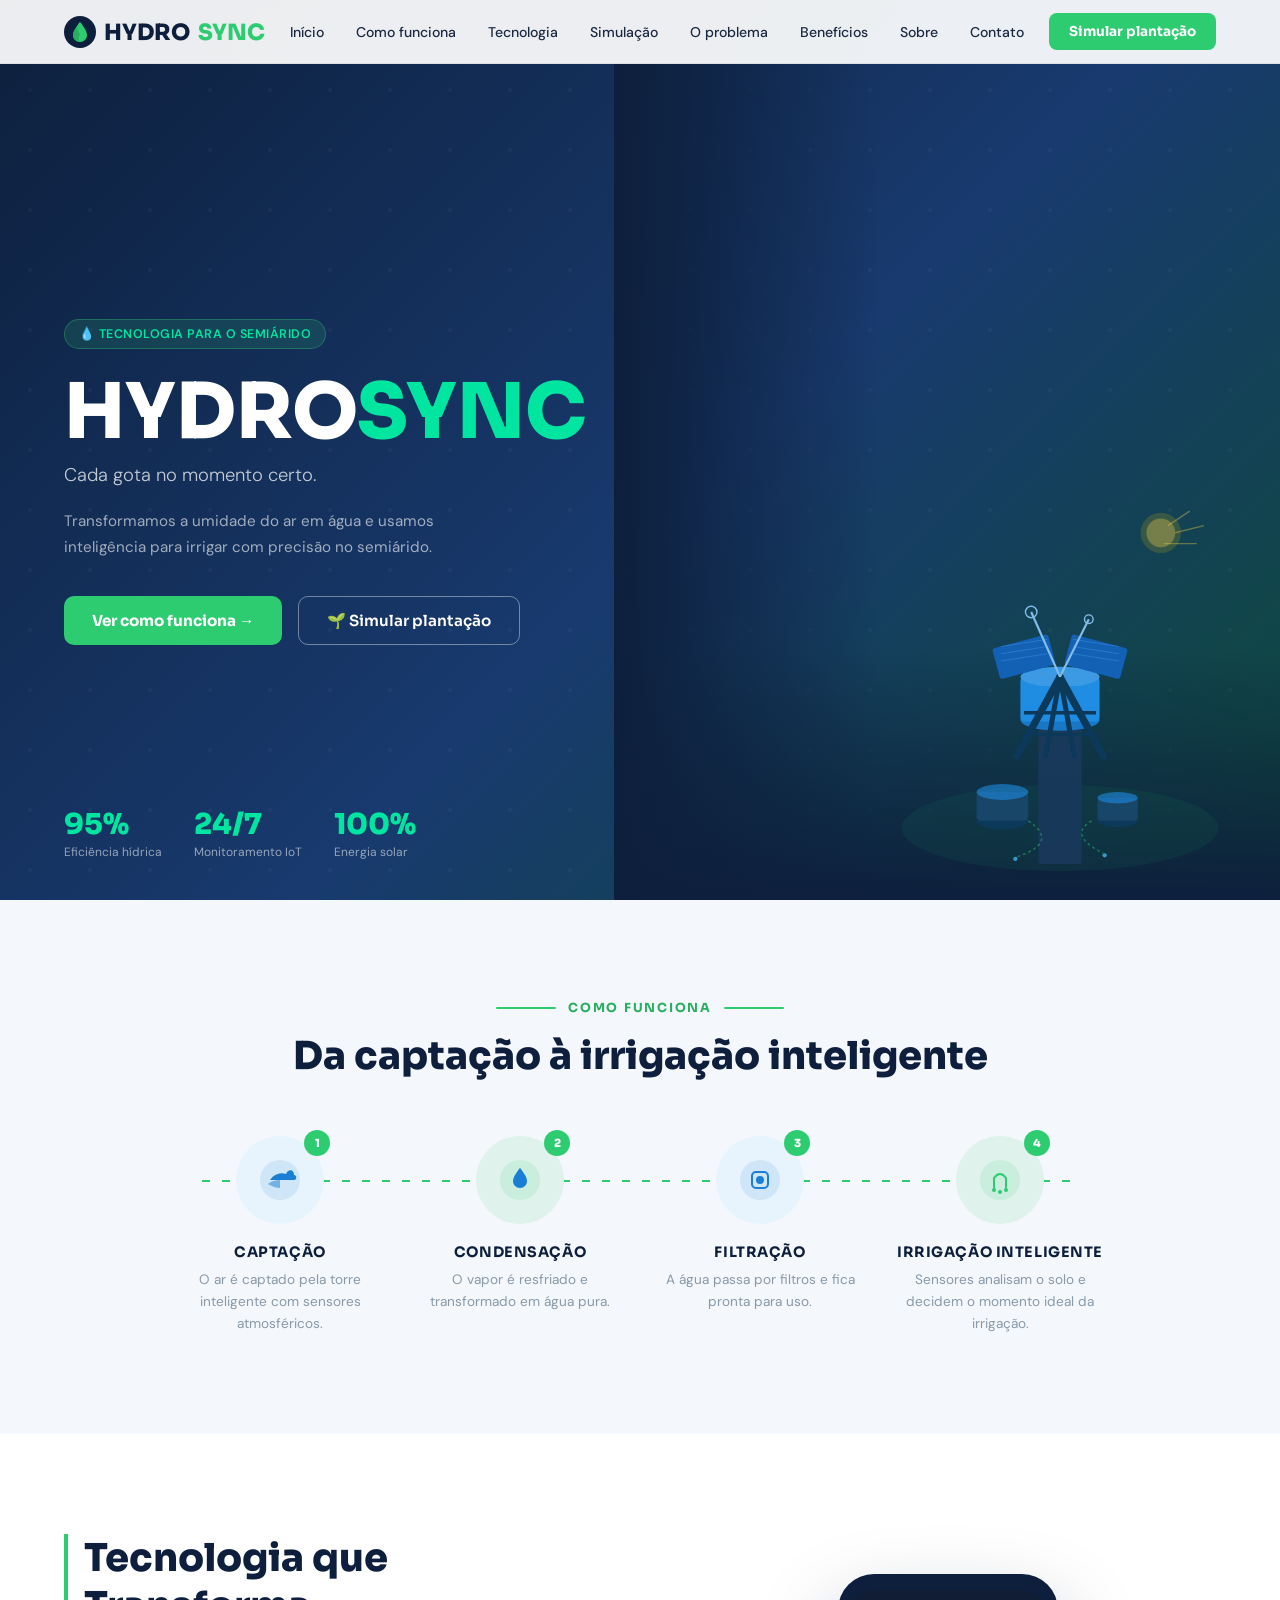
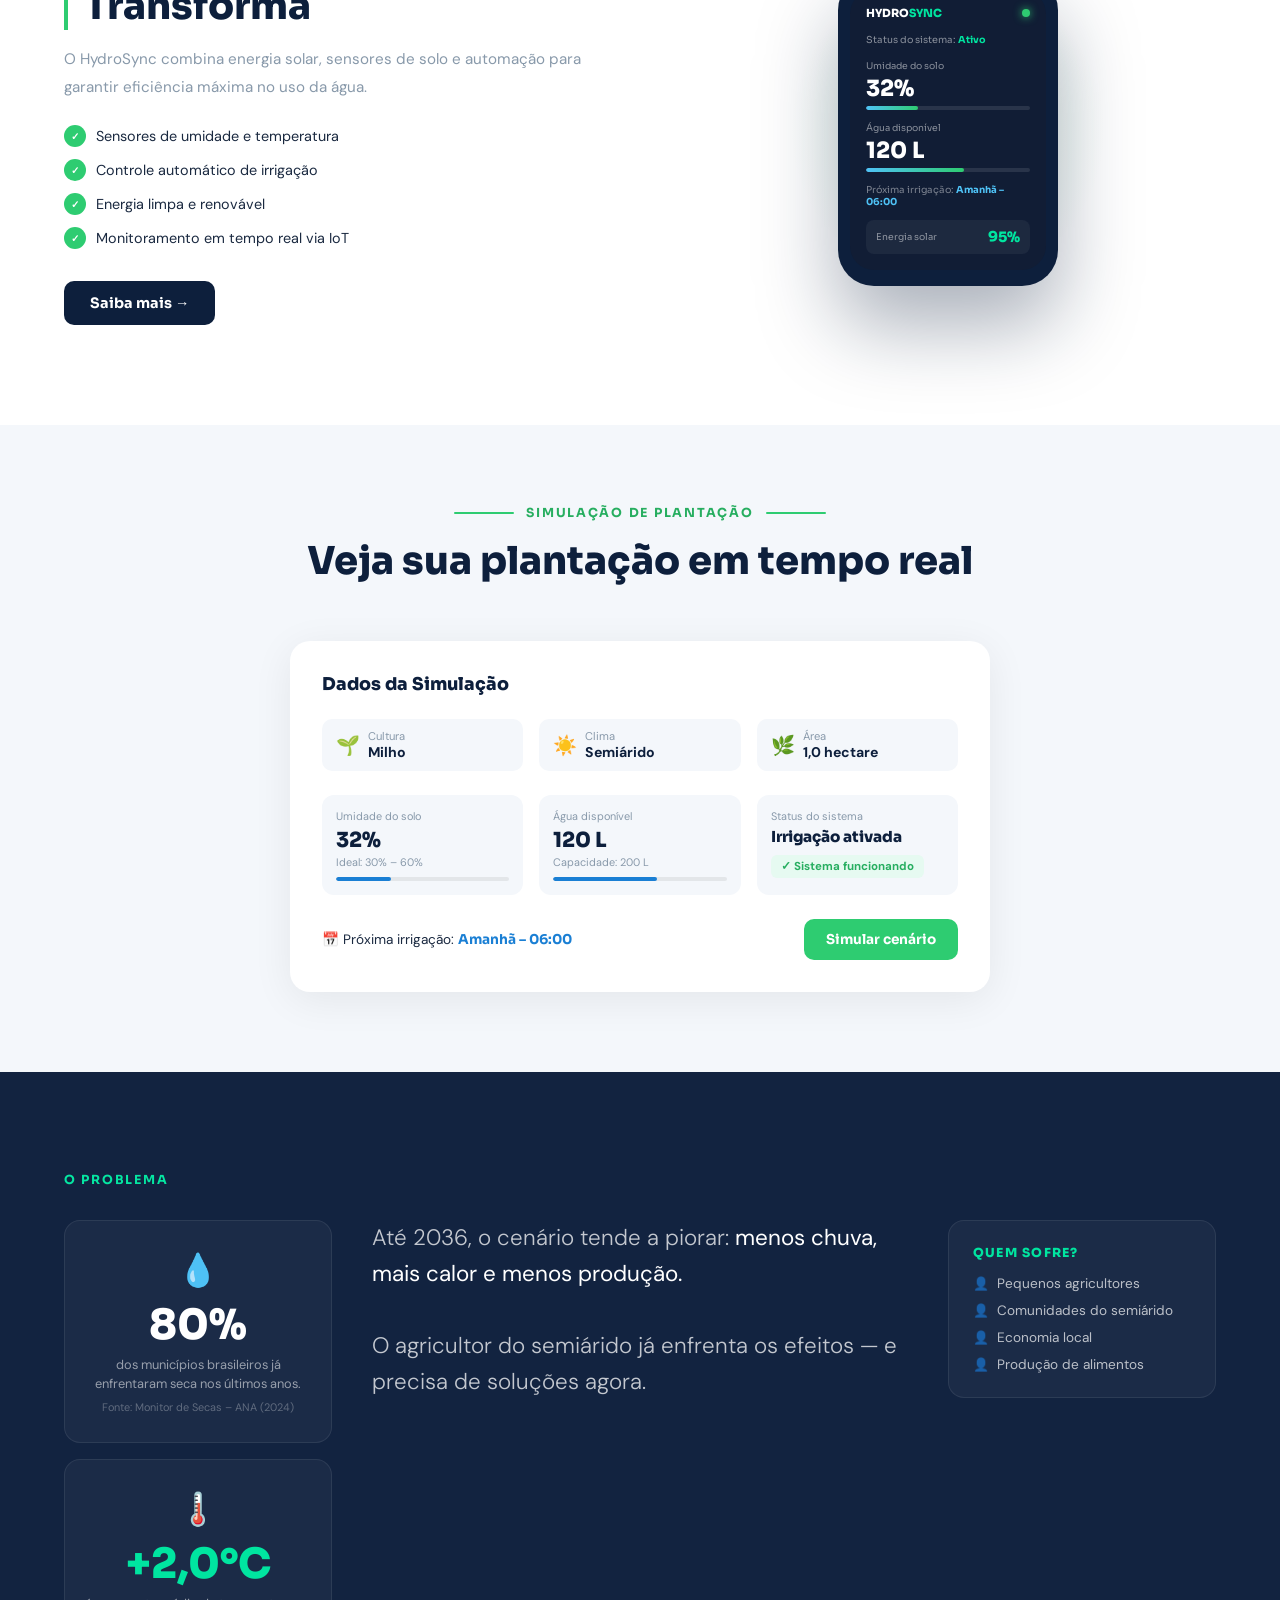
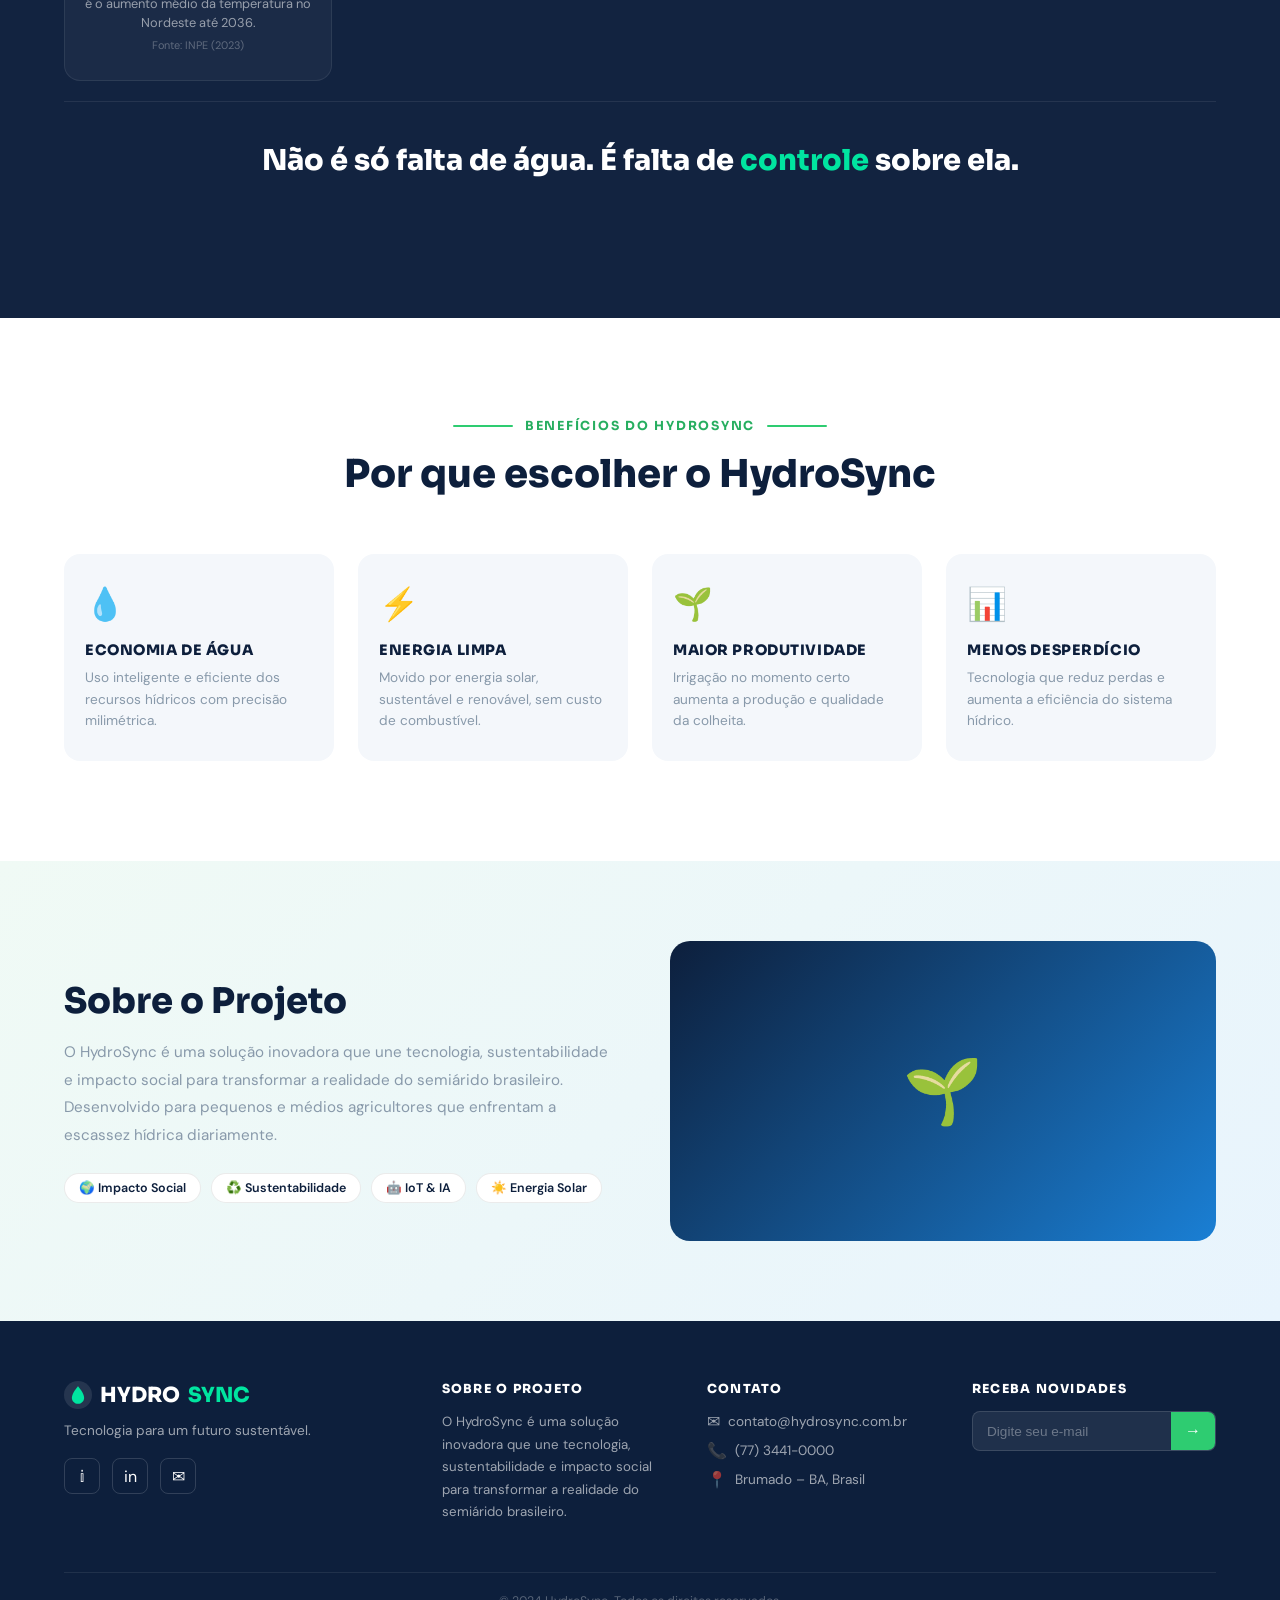
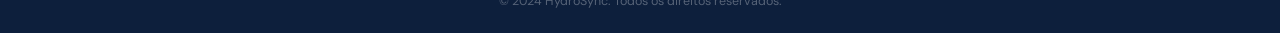
==== index.html @ 84d089ed "first commit" ====
<!DOCTYPE html>
<html lang="pt-BR">
<head>
<meta charset="UTF-8">
<meta name="viewport" content="width=device-width, initial-scale=1.0">
<title>HydroSync – Cada gota no momento certo</title>
<link href="https://fonts.googleapis.com/css2?family=Sora:wght@300;400;600;700;800&family=DM+Sans:ital,wght@0,300;0,400;0,500;1,300&display=swap" rel="stylesheet">
<style>
  :root {
    --navy: #0d1f3c;
    --green: #2ecc71;
    --green-dark: #27ae60;
    --blue: #1a7fd4;
    --blue-light: #4fc3f7;
    --white: #ffffff;
    --gray-light: #f4f7fb;
    --gray: #8899aa;
    --text: #1a2940;
    --accent: #00e5a0;
  }

  * { margin: 0; padding: 0; box-sizing: border-box; }

  html { scroll-behavior: smooth; }

  body {
    font-family: 'DM Sans', sans-serif;
    color: var(--text);
    background: var(--white);
    overflow-x: hidden;
  }

  /* ===== NAV ===== */
  nav {
    position: fixed; top: 0; left: 0; right: 0; z-index: 100;
    display: flex; align-items: center; justify-content: space-between;
    padding: 0 5%;
    height: 64px;
    background: rgba(255,255,255,0.92);
    backdrop-filter: blur(14px);
    border-bottom: 1px solid rgba(0,0,0,0.06);
    transition: box-shadow .3s;
  }
  nav.scrolled { box-shadow: 0 4px 24px rgba(0,0,0,0.08); }

  .logo {
    font-family: 'Sora', sans-serif;
    font-size: 1.4rem; font-weight: 800;
    color: var(--navy);
    display: flex; align-items: center; gap: 8px;
    text-decoration: none;
  }
  .logo span { color: var(--green); }
  .logo-icon { width: 32px; height: 32px; }

  .nav-links {
    display: flex; gap: 2rem; list-style: none;
  }
  .nav-links a {
    font-size: .88rem; font-weight: 500;
    color: var(--text); text-decoration: none;
    transition: color .2s;
  }
  .nav-links a:hover { color: var(--green-dark); }

  .btn-nav {
    background: var(--green); color: #fff;
    border: none; border-radius: 8px;
    padding: 10px 20px;
    font-family: 'Sora', sans-serif; font-size: .85rem; font-weight: 700;
    cursor: pointer; transition: background .2s, transform .15s;
    text-decoration: none;
  }
  .btn-nav:hover { background: var(--green-dark); transform: translateY(-1px); }

  /* ===== HERO ===== */
  #hero {
    min-height: 100vh;
    background: linear-gradient(135deg, var(--navy) 0%, #183a6e 55%, #0d4a3a 100%);
    display: flex; align-items: center;
    padding: 64px 5% 0;
    position: relative; overflow: hidden;
  }
  #hero::before {
    content: '';
    position: absolute; inset: 0;
    background: url("data:image/svg+xml,%3Csvg width='60' height='60' viewBox='0 0 60 60' xmlns='http://www.w3.org/2000/svg'%3E%3Cg fill='none' fill-rule='evenodd'%3E%3Cg fill='%23ffffff' fill-opacity='0.03'%3E%3Ccircle cx='30' cy='30' r='2'/%3E%3C/g%3E%3C/g%3E%3C/svg%3E") repeat;
  }
  .hero-content {
    position: relative; z-index: 2;
    max-width: 520px;
    animation: fadeUp .9s ease both;
  }
  .hero-badge {
    display: inline-flex; align-items: center; gap: 6px;
    background: rgba(46,204,113,.15); border: 1px solid rgba(46,204,113,.35);
    border-radius: 100px; padding: 6px 14px;
    font-size: .78rem; color: var(--accent); font-weight: 600;
    margin-bottom: 1.5rem;
    letter-spacing: .04em; text-transform: uppercase;
  }
  .hero-content h1 {
    font-family: 'Sora', sans-serif;
    font-size: clamp(2.8rem, 6vw, 4.8rem);
    font-weight: 800; line-height: 1.04;
    color: #fff;
    margin-bottom: .6rem;
  }
  .hero-content h1 span { color: var(--accent); }
  .hero-tagline {
    font-size: 1.15rem; font-weight: 300; color: rgba(255,255,255,.75);
    margin-bottom: 1.2rem; line-height: 1.5;
  }
  .hero-desc {
    font-size: .95rem; color: rgba(255,255,255,.6);
    line-height: 1.7; margin-bottom: 2.2rem; max-width: 420px;
  }
  .hero-btns { display: flex; gap: 1rem; flex-wrap: wrap; }
  .btn-primary {
    background: var(--green); color: #fff;
    border: none; border-radius: 10px;
    padding: 14px 28px;
    font-family: 'Sora', sans-serif; font-size: .95rem; font-weight: 700;
    cursor: pointer; transition: all .2s;
    display: inline-flex; align-items: center; gap: 8px;
    text-decoration: none;
  }
  .btn-primary:hover { background: var(--green-dark); transform: translateY(-2px); box-shadow: 0 8px 24px rgba(46,204,113,.35); }
  .btn-outline {
    background: transparent; color: #fff;
    border: 1.5px solid rgba(255,255,255,.4); border-radius: 10px;
    padding: 14px 28px;
    font-family: 'Sora', sans-serif; font-size: .95rem; font-weight: 600;
    cursor: pointer; transition: all .2s;
    display: inline-flex; align-items: center; gap: 8px;
    text-decoration: none;
  }
  .btn-outline:hover { border-color: #fff; background: rgba(255,255,255,.08); }

  .hero-visual {
    position: absolute; right: 0; bottom: 0; top: 64px;
    width: 52%;
    display: flex; align-items: flex-end; justify-content: center;
    overflow: hidden;
  }
  .hero-visual img {
    width: 100%; height: 100%; object-fit: cover;
    object-position: center bottom;
    opacity: .85;
  }
  .hero-visual::before {
    content: '';
    position: absolute; inset: 0; z-index: 1;
    background: linear-gradient(to right, var(--navy) 0%, transparent 40%),
                linear-gradient(to top, var(--navy) 0%, transparent 30%);
  }
  .hero-tower {
    position: absolute; right: 6%; bottom: 0; z-index: 2;
    width: 280px;
    animation: float 6s ease-in-out infinite;
  }
  .hero-stats {
    position: absolute; bottom: 2.5rem; left: 5%; z-index: 3;
    display: flex; gap: 2rem;
    animation: fadeUp 1.2s ease .4s both;
  }
  .stat { text-align: left; }
  .stat-val {
    font-family: 'Sora', sans-serif; font-size: 1.8rem; font-weight: 800;
    color: var(--accent);
  }
  .stat-lbl { font-size: .75rem; color: rgba(255,255,255,.55); margin-top: 2px; }

  /* ===== COMO FUNCIONA ===== */
  #como-funciona {
    background: var(--gray-light);
    padding: 100px 5%;
  }
  .section-tag {
    display: flex; align-items: center; justify-content: center; gap: 12px;
    margin-bottom: 1rem;
  }
  .section-tag::before,.section-tag::after {
    content: ''; flex: 1; max-width: 60px;
    height: 2px; background: var(--green);
    border-radius: 2px;
  }
  .section-tag span {
    font-family: 'Sora', sans-serif;
    font-size: .78rem; font-weight: 700; letter-spacing: .14em;
    text-transform: uppercase; color: var(--green-dark);
  }
  .section-title {
    font-family: 'Sora', sans-serif;
    font-size: clamp(1.6rem, 3vw, 2.4rem); font-weight: 800;
    color: var(--navy); text-align: center; margin-bottom: 3.5rem;
  }

  .steps {
    display: flex; gap: 0; justify-content: center;
    flex-wrap: wrap;
    position: relative;
  }
  .steps::before {
    content: '';
    position: absolute; top: 44px; left: 12%; right: 12%;
    height: 2px;
    background: repeating-linear-gradient(to right, var(--green) 0, var(--green) 8px, transparent 8px, transparent 20px);
  }
  .step {
    flex: 1; min-width: 180px; max-width: 240px;
    text-align: center; padding: 0 16px;
    position: relative;
    opacity: 0; transform: translateY(30px);
    transition: opacity .6s ease, transform .6s ease;
  }
  .step.visible { opacity: 1; transform: translateY(0); }
  .step-icon {
    width: 88px; height: 88px; border-radius: 50%;
    display: flex; align-items: center; justify-content: center;
    margin: 0 auto 1.2rem;
    font-size: 2rem;
    position: relative; z-index: 2;
  }
  .step:nth-child(1) .step-icon { background: #e8f4fd; }
  .step:nth-child(2) .step-icon { background: #dff2ec; }
  .step:nth-child(3) .step-icon { background: #e8f4fd; }
  .step:nth-child(4) .step-icon { background: #dff2ec; }
  .step-num {
    position: absolute; top: -6px; right: -6px;
    width: 26px; height: 26px; border-radius: 50%;
    background: var(--green); color: #fff;
    font-family: 'Sora', sans-serif; font-size: .7rem; font-weight: 800;
    display: flex; align-items: center; justify-content: center;
  }
  .step h3 {
    font-family: 'Sora', sans-serif; font-size: .9rem; font-weight: 700;
    color: var(--navy); margin-bottom: .5rem; text-transform: uppercase; letter-spacing: .04em;
  }
  .step p { font-size: .85rem; color: var(--gray); line-height: 1.6; }

  /* ===== TECNOLOGIA ===== */
  #tecnologia {
    padding: 100px 5%;
    display: grid; grid-template-columns: 1fr 1fr;
    gap: 80px; align-items: center;
  }
  .tech-text h2 {
    font-family: 'Sora', sans-serif; font-size: clamp(1.6rem,3vw,2.4rem); font-weight: 800;
    color: var(--navy); margin-bottom: 1rem;
    border-left: 4px solid var(--green); padding-left: 16px;
  }
  .tech-text p { color: var(--gray); line-height: 1.8; margin-bottom: 1.5rem; font-size: .95rem; }
  .feature-list { list-style: none; display: flex; flex-direction: column; gap: .75rem; margin-bottom: 2rem; }
  .feature-list li {
    display: flex; align-items: center; gap: 10px;
    font-size: .9rem; color: var(--text);
  }
  .feature-list li::before {
    content: '✓';
    width: 22px; height: 22px; border-radius: 50%;
    background: var(--green); color: #fff;
    font-size: .65rem; font-weight: 800;
    display: flex; align-items: center; justify-content: center;
    flex-shrink: 0;
  }
  .btn-green {
    background: var(--navy); color: #fff;
    border: none; border-radius: 10px; padding: 13px 26px;
    font-family: 'Sora', sans-serif; font-size: .9rem; font-weight: 700;
    cursor: pointer; transition: all .2s; text-decoration: none; display: inline-block;
  }
  .btn-green:hover { background: var(--blue); transform: translateY(-2px); }

  /* Phone mockup */
  .phone-wrap {
    display: flex; justify-content: center; align-items: center;
    position: relative;
  }
  .phone {
    width: 220px;
    background: var(--navy);
    border-radius: 36px;
    padding: 16px 12px;
    box-shadow: 0 40px 80px rgba(13,31,60,.35), 0 0 0 8px rgba(255,255,255,.06);
    position: relative; z-index: 2;
    animation: float 5s ease-in-out infinite;
  }
  .phone-inner {
    background: #111d35; border-radius: 24px; overflow: hidden;
    padding: 16px; font-family: 'Sora', sans-serif;
  }
  .phone-header { display: flex; align-items: center; justify-content: space-between; margin-bottom: 14px; }
  .phone-logo { font-size: .7rem; font-weight: 800; color: #fff; }
  .phone-logo span { color: var(--accent); }
  .status-dot { width: 8px; height: 8px; border-radius: 50%; background: var(--green); box-shadow: 0 0 8px var(--green); }
  .phone-status { font-size: .6rem; color: rgba(255,255,255,.5); margin-bottom: 14px; }
  .phone-status strong { color: var(--accent); }
  .phone-metric { margin-bottom: 12px; }
  .metric-lbl { font-size: .58rem; color: rgba(255,255,255,.5); margin-bottom: 2px; }
  .metric-val { font-size: 1.4rem; font-weight: 800; color: #fff; }
  .metric-bar { height: 4px; border-radius: 4px; background: rgba(255,255,255,.1); margin-top: 4px; overflow: hidden; }
  .metric-fill { height: 100%; border-radius: 4px; background: linear-gradient(to right, var(--blue-light), var(--green)); }
  .phone-next { font-size: .6rem; color: rgba(255,255,255,.45); margin-top: 10px; }
  .phone-next strong { color: var(--blue-light); }
  .solar-row { display: flex; align-items: center; justify-content: space-between; margin-top: 12px; background: rgba(255,255,255,.05); border-radius: 8px; padding: 8px 10px; }
  .solar-lbl { font-size: .58rem; color: rgba(255,255,255,.5); }
  .solar-val { font-size: .9rem; font-weight: 800; color: var(--accent); }
  .glow-ring {
    position: absolute; top: 50%; left: 50%; transform: translate(-50%,-50%);
    width: 320px; height: 320px; border-radius: 50%;
    background: radial-gradient(circle, rgba(46,204,113,.12) 0%, transparent 70%);
    z-index: 1;
  }

  /* ===== SIMULAÇÃO ===== */
  #simulacao {
    background: var(--gray-light); padding: 80px 5%;
  }
  .sim-card {
    max-width: 700px; margin: 0 auto;
    background: #fff; border-radius: 20px;
    padding: 32px; box-shadow: 0 8px 40px rgba(0,0,0,.07);
  }
  .sim-card h3 {
    font-family: 'Sora', sans-serif; font-size: 1.1rem; font-weight: 800;
    color: var(--navy); margin-bottom: 1.5rem;
  }
  .sim-row { display: flex; gap: 16px; flex-wrap: wrap; margin-bottom: 1.5rem; }
  .sim-chip {
    display: flex; align-items: center; gap: 8px;
    background: var(--gray-light); border-radius: 10px; padding: 10px 14px;
    flex: 1; min-width: 140px;
  }
  .chip-icon { font-size: 1.2rem; }
  .chip-lbl { font-size: .7rem; color: var(--gray); }
  .chip-val { font-size: .88rem; font-weight: 700; color: var(--navy); }
  .sim-metrics { display: grid; grid-template-columns: 1fr 1fr 1fr; gap: 16px; margin-bottom: 1.5rem; }
  .sim-metric { background: var(--gray-light); border-radius: 12px; padding: 14px; }
  .sim-metric .lbl { font-size: .68rem; color: var(--gray); margin-bottom: 4px; }
  .sim-metric .val { font-family: 'Sora', sans-serif; font-size: 1.3rem; font-weight: 800; color: var(--navy); }
  .sim-metric .sub { font-size: .68rem; color: var(--gray); margin-top: 2px; }
  .sim-metric .bar { height: 4px; border-radius: 4px; background: rgba(0,0,0,.07); margin-top: 8px; overflow: hidden; }
  .sim-metric .fill-blue { height: 100%; background: var(--blue); border-radius: 4px; }
  .sim-metric .fill-green { height: 100%; background: var(--green); border-radius: 4px; }
  .tag-active {
    display: inline-flex; align-items: center; gap: 5px;
    background: #e6faf1; color: var(--green-dark); border-radius: 6px;
    font-size: .72rem; font-weight: 700; padding: 4px 10px;
  }
  .sim-footer { display: flex; align-items: center; justify-content: space-between; flex-wrap: wrap; gap: 12px; }
  .next-irr { font-size: .85rem; color: var(--text); }
  .next-irr strong { color: var(--blue); font-family: 'Sora', sans-serif; }

  /* ===== O PROBLEMA ===== */
  #problema {
    background: var(--navy);
    padding: 100px 5%;
    position: relative; overflow: hidden;
  }
  #problema::before {
    content: '';
    position: absolute; inset: 0;
    background: url("data:image/svg+xml,%3Csvg width='80' height='80' viewBox='0 0 80 80' xmlns='http://www.w3.org/2000/svg'%3E%3Cg fill='none' fill-rule='evenodd'%3E%3Cg fill='%23ffffff' fill-opacity='0.02'%3E%3Cpath d='M0 0h80v80H0z'/%3E%3C/g%3E%3C/g%3E%3C/svg%3E");
  }
  .problema-header {
    font-family: 'Sora', sans-serif; font-size: .78rem; font-weight: 700;
    letter-spacing: .14em; text-transform: uppercase; color: var(--accent);
    margin-bottom: 2rem;
  }
  .problema-grid {
    display: grid; grid-template-columns: 1fr 2fr 1fr; gap: 40px;
    align-items: start; position: relative; z-index: 1;
  }
  .prob-stat-big {
    text-align: center;
    background: rgba(255,255,255,.04); border: 1px solid rgba(255,255,255,.08);
    border-radius: 16px; padding: 28px 16px;
  }
  .prob-stat-icon { font-size: 2rem; margin-bottom: 8px; }
  .prob-stat-val {
    font-family: 'Sora', sans-serif; font-size: 2.6rem; font-weight: 800;
    color: #fff; margin-bottom: 4px;
  }
  .prob-stat-val.accent { color: var(--accent); }
  .prob-stat-desc { font-size: .8rem; color: rgba(255,255,255,.55); line-height: 1.5; }
  .prob-stat-source { font-size: .68rem; color: rgba(255,255,255,.3); margin-top: 6px; }
  .prob-center { display: flex; flex-direction: column; gap: 16px; }
  .prob-center-text {
    font-size: 1.4rem; line-height: 1.6; color: rgba(255,255,255,.75);
    font-weight: 300;
  }
  .prob-center-hl { color: #fff; font-weight: 400; }
  .prob-big-quote {
    font-family: 'Sora', sans-serif; font-size: clamp(1.2rem, 2.5vw, 1.8rem);
    font-weight: 800; color: #fff; text-align: center;
    padding: 40px 5%; border-top: 1px solid rgba(255,255,255,.08);
    margin-top: 20px; position: relative; z-index: 1;
  }
  .prob-big-quote span { color: var(--accent); }
  .prob-quem {
    background: rgba(255,255,255,.04); border: 1px solid rgba(255,255,255,.08);
    border-radius: 16px; padding: 24px;
  }
  .prob-quem h4 {
    font-family: 'Sora', sans-serif; font-size: .78rem; font-weight: 800;
    letter-spacing: .1em; text-transform: uppercase; color: var(--accent);
    margin-bottom: 14px;
  }
  .quem-list { list-style: none; display: flex; flex-direction: column; gap: 10px; }
  .quem-list li { font-size: .85rem; color: rgba(255,255,255,.7); display: flex; align-items: center; gap: 8px; }
  .quem-list li::before { content: '👤'; font-size: .8rem; }

  /* ===== BENEFÍCIOS ===== */
  #beneficios { padding: 100px 5%; }
  .beneficios-grid {
    display: grid; grid-template-columns: repeat(4, 1fr); gap: 24px;
  }
  .ben-card {
    background: var(--gray-light); border-radius: 16px; padding: 28px 20px;
    transition: transform .25s, box-shadow .25s;
    border: 1.5px solid transparent;
  }
  .ben-card:hover {
    transform: translateY(-6px);
    box-shadow: 0 12px 40px rgba(0,0,0,.09);
    border-color: rgba(46,204,113,.25);
  }
  .ben-icon { font-size: 2rem; margin-bottom: 1rem; }
  .ben-card h3 {
    font-family: 'Sora', sans-serif; font-size: .9rem; font-weight: 800;
    color: var(--navy); margin-bottom: .5rem; text-transform: uppercase; letter-spacing: .04em;
  }
  .ben-card p { font-size: .85rem; color: var(--gray); line-height: 1.6; }

  /* ===== SOBRE ===== */
  #sobre {
    background: linear-gradient(135deg, #f0faf5 0%, #e8f4fd 100%);
    padding: 80px 5%;
    display: grid; grid-template-columns: 1fr 1fr; gap: 60px; align-items: center;
  }
  .sobre-text h2 {
    font-family: 'Sora', sans-serif; font-size: clamp(1.5rem,3vw,2.2rem); font-weight: 800;
    color: var(--navy); margin-bottom: 1rem;
  }
  .sobre-text p { color: var(--gray); line-height: 1.8; font-size: .95rem; }
  .sobre-tags { display: flex; flex-wrap: wrap; gap: 10px; margin-top: 1.5rem; }
  .tag {
    background: #fff; border: 1px solid rgba(0,0,0,.08);
    border-radius: 100px; padding: 6px 14px;
    font-size: .78rem; font-weight: 600; color: var(--navy);
  }
  .sobre-img {
    border-radius: 20px; overflow: hidden;
    background: linear-gradient(135deg, var(--navy), #1a7fd4);
    height: 300px; display: flex; align-items: center; justify-content: center;
    font-size: 4rem;
  }

  /* ===== FOOTER ===== */
  footer {
    background: var(--navy); color: rgba(255,255,255,.6);
    padding: 60px 5% 24px;
  }
  .footer-grid {
    display: grid; grid-template-columns: 1.5fr 1fr 1fr 1fr;
    gap: 40px; margin-bottom: 48px;
  }
  .footer-logo {
    font-family: 'Sora', sans-serif; font-size: 1.3rem; font-weight: 800;
    color: #fff; margin-bottom: 10px; display: flex; align-items: center; gap: 8px;
  }
  .footer-logo span { color: var(--accent); }
  .footer-desc { font-size: .85rem; line-height: 1.7; margin-bottom: 16px; }
  .social-row { display: flex; gap: 12px; }
  .soc {
    width: 36px; height: 36px; border-radius: 8px;
    border: 1px solid rgba(255,255,255,.15);
    display: flex; align-items: center; justify-content: center;
    font-size: 1rem; cursor: pointer; transition: all .2s; color: #fff; text-decoration: none;
  }
  .soc:hover { background: rgba(255,255,255,.1); border-color: rgba(255,255,255,.4); }
  .footer-col h4 {
    font-family: 'Sora', sans-serif; font-size: .78rem; font-weight: 800;
    letter-spacing: .1em; text-transform: uppercase; color: #fff;
    margin-bottom: 14px;
  }
  .footer-col ul { list-style: none; display: flex; flex-direction: column; gap: 8px; }
  .footer-col ul li { font-size: .85rem; }
  .footer-col ul li a { color: rgba(255,255,255,.55); text-decoration: none; transition: color .2s; }
  .footer-col ul li a:hover { color: var(--accent); }
  .contact-item { display: flex; align-items: center; gap: 8px; font-size: .85rem; margin-bottom: 8px; }
  .contact-item span { font-size: 1rem; }
  .newsletter { margin-top: 8px; }
  .newsletter-row {
    display: flex; gap: 0;
    background: rgba(255,255,255,.08); border-radius: 8px; overflow: hidden;
    border: 1px solid rgba(255,255,255,.12);
  }
  .newsletter-row input {
    flex: 1; background: transparent; border: none; outline: none;
    padding: 10px 14px; font-size: .85rem; color: #fff;
  }
  .newsletter-row input::placeholder { color: rgba(255,255,255,.35); }
  .newsletter-row button {
    background: var(--green); border: none; color: #fff;
    padding: 10px 14px; cursor: pointer; transition: background .2s; font-size: 1rem;
  }
  .newsletter-row button:hover { background: var(--green-dark); }
  .footer-bottom {
    border-top: 1px solid rgba(255,255,255,.08);
    padding-top: 20px; text-align: center;
    font-size: .78rem; color: rgba(255,255,255,.3);
  }

  /* ===== ANIMATIONS ===== */
  @keyframes fadeUp {
    from { opacity: 0; transform: translateY(40px); }
    to { opacity: 1; transform: translateY(0); }
  }
  @keyframes float {
    0%, 100% { transform: translateY(0); }
    50% { transform: translateY(-14px); }
  }

  /* ===== RESPONSIVE ===== */
  @media (max-width: 900px) {
    .nav-links { display: none; }
    #tecnologia { grid-template-columns: 1fr; gap: 40px; }
    .problema-grid { grid-template-columns: 1fr; }
    .beneficios-grid { grid-template-columns: 1fr 1fr; }
    #sobre { grid-template-columns: 1fr; }
    .footer-grid { grid-template-columns: 1fr 1fr; }
    .hero-visual { display: none; }
    .steps::before { display: none; }
    .sim-metrics { grid-template-columns: 1fr 1fr; }
  }
  @media (max-width: 600px) {
    .beneficios-grid { grid-template-columns: 1fr; }
    .footer-grid { grid-template-columns: 1fr; }
    .sim-metrics { grid-template-columns: 1fr; }
    .hero-stats { flex-direction: column; gap: 1rem; }
  }
</style>
</head>
<body>

<!-- NAV -->
<nav id="navbar">
  <a href="#" class="logo">
    <svg class="logo-icon" viewBox="0 0 32 32" fill="none" xmlns="http://www.w3.org/2000/svg">
      <circle cx="16" cy="16" r="16" fill="#0d1f3c"/>
      <path d="M16 6 C16 6 9 14 9 19 C9 22.9 12.1 26 16 26 C19.9 26 23 22.9 23 19 C23 14 16 6 16 6Z" fill="#2ecc71"/>
      <path d="M16 18 C14 16 13 13 14 11 C11 13 9 15.8 9 19 C9 22.9 12.1 26 16 26 C16 26 13 23 16 18Z" fill="#27ae60"/>
    </svg>
    HYDRO<span>SYNC</span>
  </a>
  <ul class="nav-links">
    <li><a href="#hero">Início</a></li>
    <li><a href="#como-funciona">Como funciona</a></li>
    <li><a href="#tecnologia">Tecnologia</a></li>
    <li><a href="#simulacao">Simulação</a></li>
    <li><a href="#problema">O problema</a></li>
    <li><a href="#beneficios">Benefícios</a></li>
    <li><a href="#sobre">Sobre</a></li>
    <li><a href="#footer">Contato</a></li>
  </ul>
<a href="simulacao.html" class="btn-nav">Simular plantação</a>
</nav>

<!-- HERO -->
<section id="hero">
  <div class="hero-content">
    <div class="hero-badge">
      💧 Tecnologia para o semiárido
    </div>
    <h1>HYDRO<span>SYNC</span></h1>
    <p class="hero-tagline">Cada gota no momento certo.</p>
    <p class="hero-desc">Transformamos a umidade do ar em água e usamos inteligência para irrigar com precisão no semiárido.</p>
    <div class="hero-btns">
      <a href="#como-funciona" class="btn-primary">Ver como funciona →</a>
      <a href="#simulacao" class="btn-outline">🌱 Simular plantação</a>
    </div>
  </div>

  <!-- Illustrative tower SVG -->
  <div class="hero-visual">
    <svg viewBox="0 0 500 600" xmlns="http://www.w3.org/2000/svg" class="hero-tower" style="width:360px;opacity:.9">
      <!-- Sky glow -->
      <ellipse cx="250" cy="500" rx="220" ry="60" fill="rgba(46,204,113,0.08)"/>
      <!-- Tower base -->
      <rect x="220" y="350" width="60" height="200" fill="#1a3a5c" rx="4"/>
      <!-- Tank -->
      <ellipse cx="250" cy="350" rx="55" ry="15" fill="#1a7fd4"/>
      <rect x="195" y="290" width="110" height="62" fill="#2196f3" rx="6"/>
      <ellipse cx="250" cy="290" rx="55" ry="14" fill="#42a5f5"/>
      <!-- Tower legs -->
      <line x1="250" y1="290" x2="190" y2="400" stroke="#0d3a5c" stroke-width="10" stroke-linecap="round"/>
      <line x1="250" y1="290" x2="310" y2="400" stroke="#0d3a5c" stroke-width="10" stroke-linecap="round"/>
      <line x1="250" y1="290" x2="230" y2="400" stroke="#0d3a5c" stroke-width="7" stroke-linecap="round"/>
      <line x1="250" y1="290" x2="270" y2="400" stroke="#0d3a5c" stroke-width="7" stroke-linecap="round"/>
      <!-- Cross bars -->
      <line x1="200" y1="340" x2="300" y2="340" stroke="#0d3a5c" stroke-width="5"/>
      <line x1="208" y1="370" x2="292" y2="370" stroke="#0d3a5c" stroke-width="4"/>
      <!-- Solar panels on top -->
      <rect x="160" y="240" width="80" height="44" fill="#1565c0" rx="4" transform="rotate(-15 200 262)"/>
      <rect x="260" y="240" width="80" height="44" fill="#1565c0" rx="4" transform="rotate(15 300 262)"/>
      <!-- Panel lines -->
      <line x1="168" y1="248" x2="232" y2="238" stroke="#42a5f5" stroke-width="1" opacity=".6"/>
      <line x1="168" y1="258" x2="232" y2="248" stroke="#42a5f5" stroke-width="1" opacity=".6"/>
      <line x1="168" y1="268" x2="232" y2="258" stroke="#42a5f5" stroke-width="1" opacity=".6"/>
      <line x1="268" y1="238" x2="332" y2="248" stroke="#42a5f5" stroke-width="1" opacity=".6"/>
      <line x1="268" y1="248" x2="332" y2="258" stroke="#42a5f5" stroke-width="1" opacity=".6"/>
      <line x1="268" y1="258" x2="332" y2="268" stroke="#42a5f5" stroke-width="1" opacity=".6"/>
      <!-- Antennas -->
      <line x1="250" y1="290" x2="210" y2="200" stroke="#90caf9" stroke-width="3"/>
      <circle cx="210" cy="200" r="8" fill="none" stroke="#90caf9" stroke-width="2"/>
      <line x1="250" y1="290" x2="290" y2="210" stroke="#90caf9" stroke-width="3"/>
      <circle cx="290" cy="210" r="6" fill="none" stroke="#90caf9" stroke-width="2"/>
      <!-- Ground tanks -->
      <ellipse cx="170" cy="490" rx="36" ry="12" fill="#0d3a5c"/>
      <rect x="134" y="450" width="72" height="40" fill="#1a4a6e" rx="6"/>
      <ellipse cx="170" cy="450" rx="36" ry="11" fill="#2196f3" opacity=".6"/>
      <ellipse cx="330" cy="490" rx="28" ry="9" fill="#0d3a5c"/>
      <rect x="302" y="458" width="56" height="32" fill="#1a4a6e" rx="5"/>
      <ellipse cx="330" cy="458" rx="28" ry="8" fill="#2196f3" opacity=".6"/>
      <!-- Drip lines -->
      <path d="M206 490 Q250 520 190 540" stroke="#2ecc71" stroke-width="2" fill="none" opacity=".5" stroke-dasharray="4 4"/>
      <path d="M294 490 Q260 510 310 535" stroke="#2ecc71" stroke-width="2" fill="none" opacity=".5" stroke-dasharray="4 4"/>
      <!-- Water drops -->
      <circle cx="188" cy="543" r="3" fill="#4fc3f7" opacity=".8"/>
      <circle cx="312" cy="538" r="3" fill="#4fc3f7" opacity=".8"/>
      <!-- Sunlight rays -->
      <line x1="400" y1="80" x2="430" y2="60" stroke="#ffd54f" stroke-width="2" opacity=".4"/>
      <line x1="410" y1="90" x2="450" y2="80" stroke="#ffd54f" stroke-width="2" opacity=".4"/>
      <line x1="395" y1="105" x2="440" y2="105" stroke="#ffd54f" stroke-width="2" opacity=".4"/>
      <circle cx="390" cy="90" r="28" fill="#ffcc02" opacity=".18"/>
      <circle cx="390" cy="90" r="20" fill="#ffd54f" opacity=".35"/>
    </svg>
  </div>

  <div class="hero-stats">
    <div class="stat">
      <div class="stat-val">95%</div>
      <div class="stat-lbl">Eficiência hídrica</div>
    </div>
    <div class="stat">
      <div class="stat-val">24/7</div>
      <div class="stat-lbl">Monitoramento IoT</div>
    </div>
    <div class="stat">
      <div class="stat-val">100%</div>
      <div class="stat-lbl">Energia solar</div>
    </div>
  </div>
</section>

<!-- COMO FUNCIONA -->
<section id="como-funciona">
  <div class="section-tag"><span>Como funciona</span></div>
  <h2 class="section-title">Da captação à irrigação inteligente</h2>
  <div class="steps">
    <div class="step">
      <div class="step-icon">
        <svg width="40" height="40" viewBox="0 0 40 40" fill="none"><circle cx="20" cy="20" r="20" fill="#1a7fd4" opacity=".12"/><path d="M10 20 C14 14 20 12 26 14 C28 9 34 9 34 15 C37 15 37 20 34 20 Z" fill="#1a7fd4"/><path d="M8 24 C8 24 12 20 20 20 L20 28 C14 28 8 24 8 24Z" fill="#1a7fd4" opacity=".5"/></svg>
        <div class="step-num">1</div>
      </div>
      <h3>Captação</h3>
      <p>O ar é captado pela torre inteligente com sensores atmosféricos.</p>
    </div>
    <div class="step">
      <div class="step-icon">
        <svg width="40" height="40" viewBox="0 0 40 40" fill="none"><circle cx="20" cy="20" r="20" fill="#2ecc71" opacity=".12"/><path d="M20 8 C20 8 13 16 13 21 C13 24.9 16.1 28 20 28 C23.9 28 27 24.9 27 21 C27 16 20 8 20 8Z" fill="#1a7fd4"/></svg>
        <div class="step-num">2</div>
      </div>
      <h3>Condensação</h3>
      <p>O vapor é resfriado e transformado em água pura.</p>
    </div>
    <div class="step">
      <div class="step-icon">
        <svg width="40" height="40" viewBox="0 0 40 40" fill="none"><circle cx="20" cy="20" r="20" fill="#1a7fd4" opacity=".12"/><rect x="12" y="12" width="16" height="16" rx="4" fill="none" stroke="#1a7fd4" stroke-width="2"/><circle cx="20" cy="20" r="4" fill="#1a7fd4"/></svg>
        <div class="step-num">3</div>
      </div>
      <h3>Filtração</h3>
      <p>A água passa por filtros e fica pronta para uso.</p>
    </div>
    <div class="step">
      <div class="step-icon">
        <svg width="40" height="40" viewBox="0 0 40 40" fill="none"><circle cx="20" cy="20" r="20" fill="#2ecc71" opacity=".12"/><path d="M14 28 L14 18 Q20 10 26 18 L26 28" fill="none" stroke="#2ecc71" stroke-width="2" stroke-linecap="round"/><circle cx="14" cy="30" r="2" fill="#2ecc71"/><circle cx="20" cy="32" r="2" fill="#2ecc71"/><circle cx="26" cy="30" r="2" fill="#2ecc71"/></svg>
        <div class="step-num">4</div>
      </div>
      <h3>Irrigação Inteligente</h3>
      <p>Sensores analisam o solo e decidem o momento ideal da irrigação.</p>
    </div>
  </div>
</section>

<!-- TECNOLOGIA -->
<section id="tecnologia">
  <div class="tech-text">
    <h2>Tecnologia que Transforma</h2>
    <p>O HydroSync combina energia solar, sensores de solo e automação para garantir eficiência máxima no uso da água.</p>
    <ul class="feature-list">
      <li>Sensores de umidade e temperatura</li>
      <li>Controle automático de irrigação</li>
      <li>Energia limpa e renovável</li>
      <li>Monitoramento em tempo real via IoT</li>
    </ul>
    <a href="#simulacao" class="btn-green">Saiba mais →</a>
  </div>

  <div class="phone-wrap">
    <div class="glow-ring"></div>
    <div class="phone">
      <div class="phone-inner">
        <div class="phone-header">
          <div class="phone-logo">HYDRO<span>SYNC</span></div>
          <div class="status-dot"></div>
        </div>
        <div class="phone-status">Status do sistema: <strong>Ativo</strong></div>
        <div class="phone-metric">
          <div class="metric-lbl">Umidade do solo</div>
          <div class="metric-val">32%</div>
          <div class="metric-bar"><div class="metric-fill" style="width:32%"></div></div>
        </div>
        <div class="phone-metric">
          <div class="metric-lbl">Água disponível</div>
          <div class="metric-val">120 L</div>
          <div class="metric-bar"><div class="metric-fill" style="width:60%"></div></div>
        </div>
        <div class="phone-next">Próxima irrigação: <strong>Amanhã – 06:00</strong></div>
        <div class="solar-row">
          <div class="solar-lbl">Energia solar</div>
          <div class="solar-val">95%</div>
        </div>
      </div>
    </div>
  </div>
</section>

<!-- SIMULAÇÃO -->
<section id="simulacao">
  <div class="section-tag"><span>Simulação de Plantação</span></div>
  <h2 class="section-title">Veja sua plantação em tempo real</h2>
  <div class="sim-card">
    <h3>Dados da Simulação</h3>
    <div class="sim-row">
      <div class="sim-chip"><div class="chip-icon">🌱</div><div><div class="chip-lbl">Cultura</div><div class="chip-val">Milho</div></div></div>
      <div class="sim-chip"><div class="chip-icon">☀️</div><div><div class="chip-lbl">Clima</div><div class="chip-val">Semiárido</div></div></div>
      <div class="sim-chip"><div class="chip-icon">🌿</div><div><div class="chip-lbl">Área</div><div class="chip-val">1,0 hectare</div></div></div>
    </div>
    <div class="sim-metrics">
      <div class="sim-metric">
        <div class="lbl">Umidade do solo</div>
        <div class="val">32%</div>
        <div class="sub">Ideal: 30% – 60%</div>
        <div class="bar"><div class="fill-blue" style="width:32%"></div></div>
      </div>
      <div class="sim-metric">
        <div class="lbl">Água disponível</div>
        <div class="val">120 L</div>
        <div class="sub">Capacidade: 200 L</div>
        <div class="bar"><div class="fill-blue" style="width:60%"></div></div>
      </div>
      <div class="sim-metric">
        <div class="lbl">Status do sistema</div>
        <div class="val" style="font-size:.95rem">Irrigação ativada</div>
        <div style="margin-top:8px"><span class="tag-active">✓ Sistema funcionando</span></div>
      </div>
    </div>
    <div class="sim-footer">
      <div class="next-irr">📅 Próxima irrigação: <strong>Amanhã – 06:00</strong></div>
    <button class="btn-primary" style="font-size:.85rem;padding:12px 22px"
onclick="window.location.href='simulacao.html'">
  Simular cenário
</button>
    </div>
  </div>
</section>

<!-- O PROBLEMA -->
<section id="problema">
  <div class="problema-header">O Problema</div>
  <div class="problema-grid">
    <div style="display:flex;flex-direction:column;gap:16px">
      <div class="prob-stat-big">
        <div class="prob-stat-icon">💧</div>
        <div class="prob-stat-val">80%</div>
        <div class="prob-stat-desc">dos municípios brasileiros já enfrentaram seca nos últimos anos.</div>
        <div class="prob-stat-source">Fonte: Monitor de Secas – ANA (2024)</div>
      </div>
      <div class="prob-stat-big">
        <div class="prob-stat-icon">🌡️</div>
        <div class="prob-stat-val accent">+2,0°C</div>
        <div class="prob-stat-desc">é o aumento médio da temperatura no Nordeste até 2036.</div>
        <div class="prob-stat-source">Fonte: INPE (2023)</div>
      </div>
    </div>
    <div class="prob-center">
      <div class="prob-center-text">
        Até 2036, o cenário tende a piorar: <span class="prob-center-hl">menos chuva, mais calor e menos produção.</span>
        <br><br>
        O agricultor do semiárido já enfrenta os efeitos — e precisa de soluções agora.
      </div>
    </div>
    <div class="prob-quem">
      <h4>Quem sofre?</h4>
      <ul class="quem-list">
        <li>Pequenos agricultores</li>
        <li>Comunidades do semiárido</li>
        <li>Economia local</li>
        <li>Produção de alimentos</li>
      </ul>
    </div>
  </div>
  <div class="prob-big-quote">
    Não é só falta de água. É falta de <span>controle</span> sobre ela.
  </div>
</section>

<!-- BENEFÍCIOS -->
<section id="beneficios">
  <div class="section-tag"><span>Benefícios do HydroSync</span></div>
  <h2 class="section-title">Por que escolher o HydroSync</h2>
  <div class="beneficios-grid">
    <div class="ben-card">
      <div class="ben-icon">💧</div>
      <h3>Economia de Água</h3>
      <p>Uso inteligente e eficiente dos recursos hídricos com precisão milimétrica.</p>
    </div>
    <div class="ben-card">
      <div class="ben-icon">⚡</div>
      <h3>Energia Limpa</h3>
      <p>Movido por energia solar, sustentável e renovável, sem custo de combustível.</p>
    </div>
    <div class="ben-card">
      <div class="ben-icon">🌱</div>
      <h3>Maior Produtividade</h3>
      <p>Irrigação no momento certo aumenta a produção e qualidade da colheita.</p>
    </div>
    <div class="ben-card">
      <div class="ben-icon">📊</div>
      <h3>Menos Desperdício</h3>
      <p>Tecnologia que reduz perdas e aumenta a eficiência do sistema hídrico.</p>
    </div>
  </div>
</section>

<!-- SOBRE -->
<section id="sobre">
  <div class="sobre-text">
    <h2>Sobre o Projeto</h2>
    <p>O HydroSync é uma solução inovadora que une tecnologia, sustentabilidade e impacto social para transformar a realidade do semiárido brasileiro. Desenvolvido para pequenos e médios agricultores que enfrentam a escassez hídrica diariamente.</p>
    <div class="sobre-tags">
      <span class="tag">🌍 Impacto Social</span>
      <span class="tag">♻️ Sustentabilidade</span>
      <span class="tag">🤖 IoT & IA</span>
      <span class="tag">☀️ Energia Solar</span>
    </div>
  </div>
  <div class="sobre-img">🌱
  </div>
</section>

<!-- FOOTER -->
<footer id="footer">
  <div class="footer-grid">
    <div>
      <div class="footer-logo">
        <svg width="28" height="28" viewBox="0 0 32 32" fill="none"><circle cx="16" cy="16" r="16" fill="rgba(255,255,255,0.1)"/><path d="M16 6 C16 6 9 14 9 19 C9 22.9 12.1 26 16 26 C19.9 26 23 22.9 23 19 C23 14 16 6 16 6Z" fill="#00e5a0"/></svg>
        HYDRO<span>SYNC</span>
      </div>
      <div class="footer-desc">Tecnologia para um futuro sustentável.</div>
      <div class="social-row">
        <a class="soc" href="#">𝕚</a>
        <a class="soc" href="#">in</a>
        <a class="soc" href="#">✉</a>
      </div>
    </div>
    <div class="footer-col">
      <h4>Sobre o Projeto</h4>
      <p style="font-size:.83rem;line-height:1.7">O HydroSync é uma solução inovadora que une tecnologia, sustentabilidade e impacto social para transformar a realidade do semiárido brasileiro.</p>
    </div>
    <div class="footer-col">
      <h4>Contato</h4>
      <div class="contact-item"><span>✉</span> contato@hydrosync.com.br</div>
      <div class="contact-item"><span>📞</span> (77) 3441-0000</div>
      <div class="contact-item"><span>📍</span> Brumado – BA, Brasil</div>
    </div>
    <div class="footer-col">
      <h4>Receba Novidades</h4>
      <div class="newsletter">
        <div class="newsletter-row">
          <input type="email" placeholder="Digite seu e-mail">
          <button>→</button>
        </div>
      </div>
    </div>
  </div>
  <div class="footer-bottom">© 2024 HydroSync. Todos os direitos reservados.</div>
</footer>

<script>
  // Nav scroll effect
  const nav = document.getElementById('navbar');
  window.addEventListener('scroll', () => {
    nav.classList.toggle('scrolled', window.scrollY > 20);
  });

  // Intersection observer for step animation
  const steps = document.querySelectorAll('.step');
  const observer = new IntersectionObserver((entries) => {
    entries.forEach((e, i) => {
      if (e.isIntersecting) {
        setTimeout(() => e.target.classList.add('visible'), i * 150);
      }
    });
  }, { threshold: 0.2 });
  steps.forEach(s => observer.observe(s));

  // Animate numbers on scroll
  const stats = document.querySelectorAll('.stat-val');
  const statObs = new IntersectionObserver((entries) => {
    entries.forEach(e => {
      if (e.isIntersecting) {
        e.target.style.animation = 'fadeUp .6s ease both';
      }
    });
  }, { threshold: 0.5 });
  stats.forEach(s => statObs.observe(s));
</script>
</body>
</html>
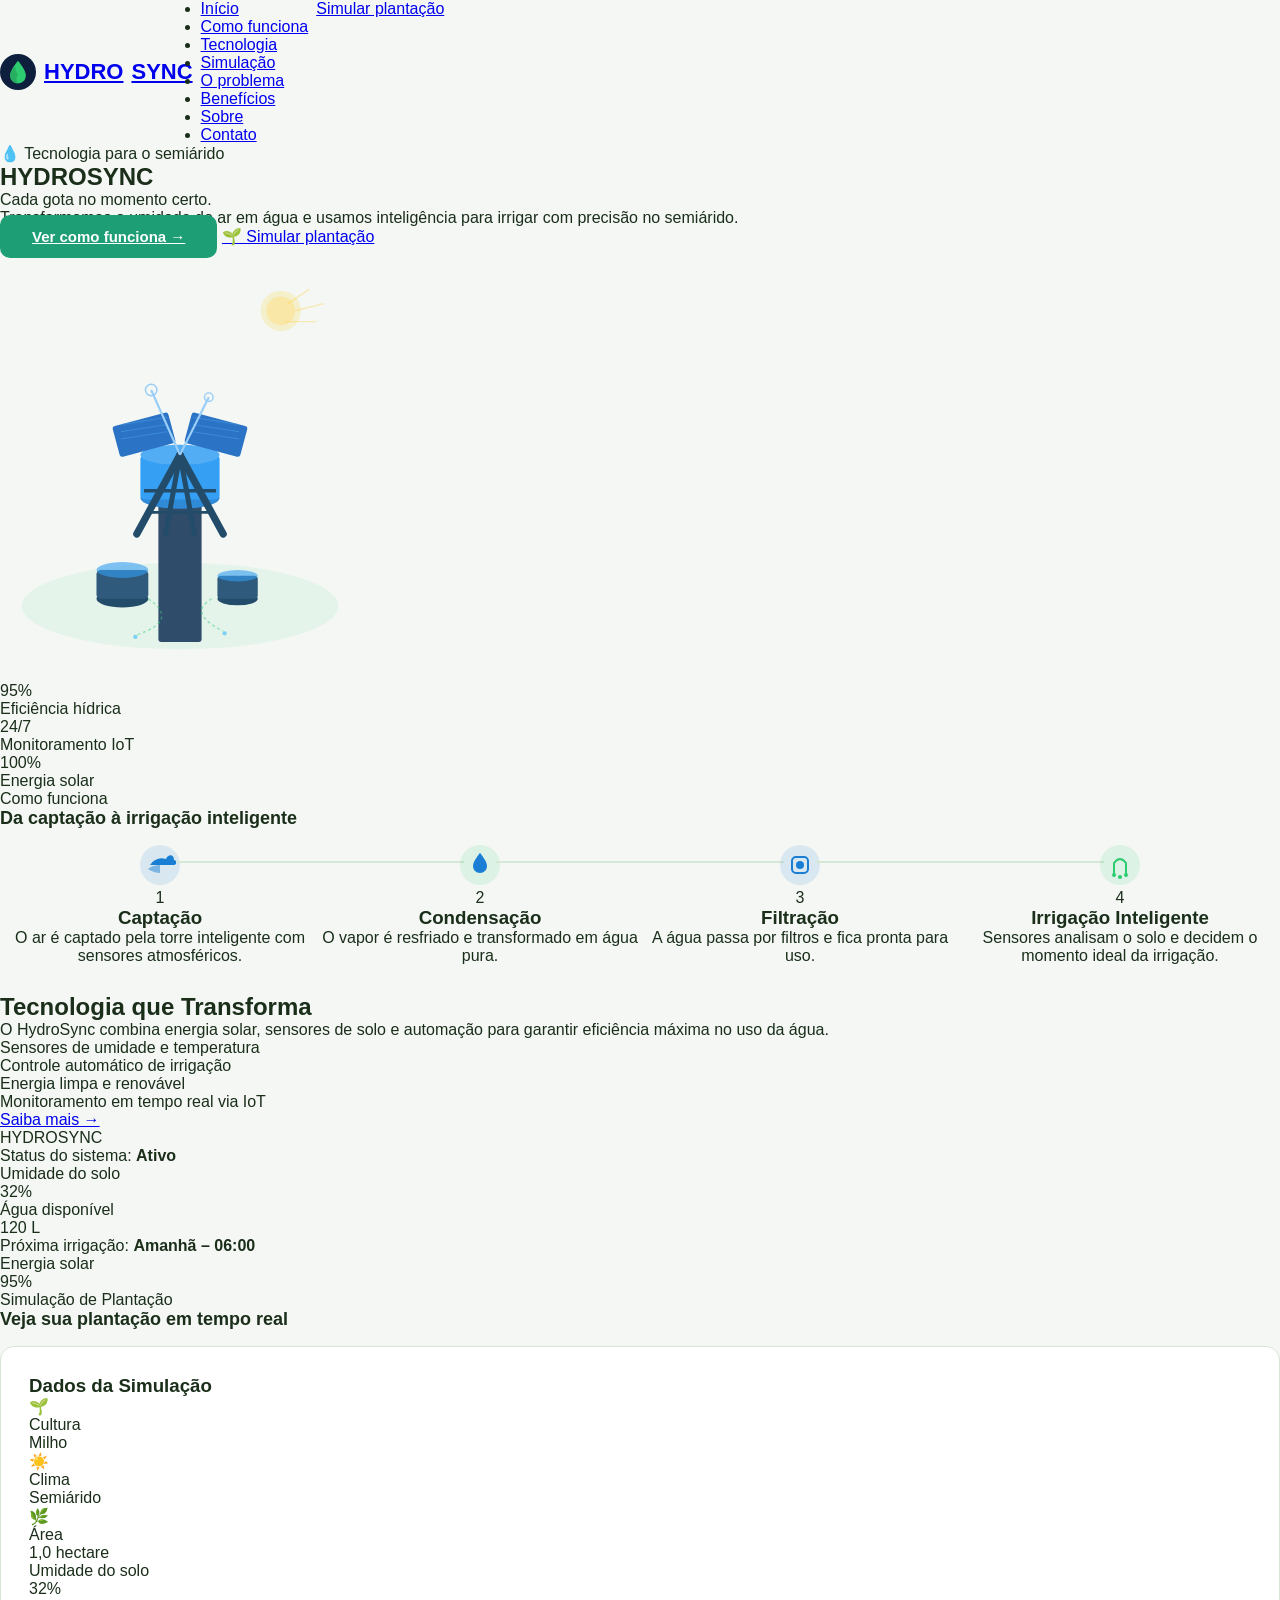
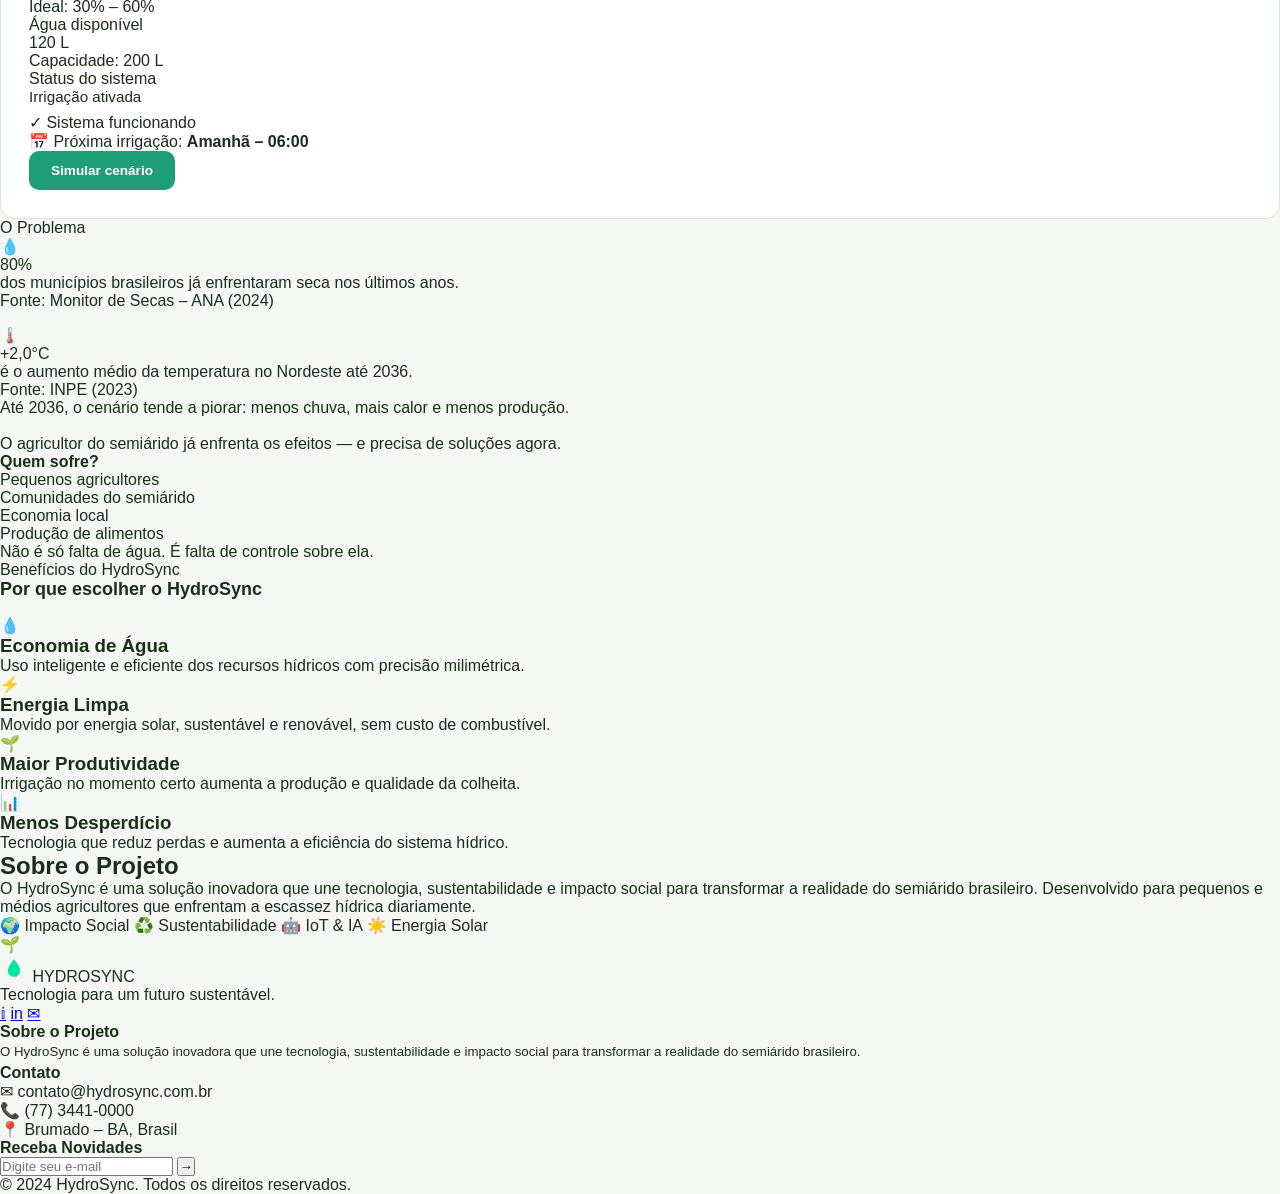
==== commit 2ecb19a8: "organizando" ====
--- a/index.html
+++ b/index.html
@@ -5,543 +5,7 @@
 <meta name="viewport" content="width=device-width, initial-scale=1.0">
 <title>HydroSync – Cada gota no momento certo</title>
 <link href="https://fonts.googleapis.com/css2?family=Sora:wght@300;400;600;700;800&family=DM+Sans:ital,wght@0,300;0,400;0,500;1,300&display=swap" rel="stylesheet">
-<style>
-  :root {
-    --navy: #0d1f3c;
-    --green: #2ecc71;
-    --green-dark: #27ae60;
-    --blue: #1a7fd4;
-    --blue-light: #4fc3f7;
-    --white: #ffffff;
-    --gray-light: #f4f7fb;
-    --gray: #8899aa;
-    --text: #1a2940;
-    --accent: #00e5a0;
-  }
-
-  * { margin: 0; padding: 0; box-sizing: border-box; }
-
-  html { scroll-behavior: smooth; }
-
-  body {
-    font-family: 'DM Sans', sans-serif;
-    color: var(--text);
-    background: var(--white);
-    overflow-x: hidden;
-  }
-
-  /* ===== NAV ===== */
-  nav {
-    position: fixed; top: 0; left: 0; right: 0; z-index: 100;
-    display: flex; align-items: center; justify-content: space-between;
-    padding: 0 5%;
-    height: 64px;
-    background: rgba(255,255,255,0.92);
-    backdrop-filter: blur(14px);
-    border-bottom: 1px solid rgba(0,0,0,0.06);
-    transition: box-shadow .3s;
-  }
-  nav.scrolled { box-shadow: 0 4px 24px rgba(0,0,0,0.08); }
-
-  .logo {
-    font-family: 'Sora', sans-serif;
-    font-size: 1.4rem; font-weight: 800;
-    color: var(--navy);
-    display: flex; align-items: center; gap: 8px;
-    text-decoration: none;
-  }
-  .logo span { color: var(--green); }
-  .logo-icon { width: 32px; height: 32px; }
-
-  .nav-links {
-    display: flex; gap: 2rem; list-style: none;
-  }
-  .nav-links a {
-    font-size: .88rem; font-weight: 500;
-    color: var(--text); text-decoration: none;
-    transition: color .2s;
-  }
-  .nav-links a:hover { color: var(--green-dark); }
-
-  .btn-nav {
-    background: var(--green); color: #fff;
-    border: none; border-radius: 8px;
-    padding: 10px 20px;
-    font-family: 'Sora', sans-serif; font-size: .85rem; font-weight: 700;
-    cursor: pointer; transition: background .2s, transform .15s;
-    text-decoration: none;
-  }
-  .btn-nav:hover { background: var(--green-dark); transform: translateY(-1px); }
-
-  /* ===== HERO ===== */
-  #hero {
-    min-height: 100vh;
-    background: linear-gradient(135deg, var(--navy) 0%, #183a6e 55%, #0d4a3a 100%);
-    display: flex; align-items: center;
-    padding: 64px 5% 0;
-    position: relative; overflow: hidden;
-  }
-  #hero::before {
-    content: '';
-    position: absolute; inset: 0;
-    background: url("data:image/svg+xml,%3Csvg width='60' height='60' viewBox='0 0 60 60' xmlns='http://www.w3.org/2000/svg'%3E%3Cg fill='none' fill-rule='evenodd'%3E%3Cg fill='%23ffffff' fill-opacity='0.03'%3E%3Ccircle cx='30' cy='30' r='2'/%3E%3C/g%3E%3C/g%3E%3C/svg%3E") repeat;
-  }
-  .hero-content {
-    position: relative; z-index: 2;
-    max-width: 520px;
-    animation: fadeUp .9s ease both;
-  }
-  .hero-badge {
-    display: inline-flex; align-items: center; gap: 6px;
-    background: rgba(46,204,113,.15); border: 1px solid rgba(46,204,113,.35);
-    border-radius: 100px; padding: 6px 14px;
-    font-size: .78rem; color: var(--accent); font-weight: 600;
-    margin-bottom: 1.5rem;
-    letter-spacing: .04em; text-transform: uppercase;
-  }
-  .hero-content h1 {
-    font-family: 'Sora', sans-serif;
-    font-size: clamp(2.8rem, 6vw, 4.8rem);
-    font-weight: 800; line-height: 1.04;
-    color: #fff;
-    margin-bottom: .6rem;
-  }
-  .hero-content h1 span { color: var(--accent); }
-  .hero-tagline {
-    font-size: 1.15rem; font-weight: 300; color: rgba(255,255,255,.75);
-    margin-bottom: 1.2rem; line-height: 1.5;
-  }
-  .hero-desc {
-    font-size: .95rem; color: rgba(255,255,255,.6);
-    line-height: 1.7; margin-bottom: 2.2rem; max-width: 420px;
-  }
-  .hero-btns { display: flex; gap: 1rem; flex-wrap: wrap; }
-  .btn-primary {
-    background: var(--green); color: #fff;
-    border: none; border-radius: 10px;
-    padding: 14px 28px;
-    font-family: 'Sora', sans-serif; font-size: .95rem; font-weight: 700;
-    cursor: pointer; transition: all .2s;
-    display: inline-flex; align-items: center; gap: 8px;
-    text-decoration: none;
-  }
-  .btn-primary:hover { background: var(--green-dark); transform: translateY(-2px); box-shadow: 0 8px 24px rgba(46,204,113,.35); }
-  .btn-outline {
-    background: transparent; color: #fff;
-    border: 1.5px solid rgba(255,255,255,.4); border-radius: 10px;
-    padding: 14px 28px;
-    font-family: 'Sora', sans-serif; font-size: .95rem; font-weight: 600;
-    cursor: pointer; transition: all .2s;
-    display: inline-flex; align-items: center; gap: 8px;
-    text-decoration: none;
-  }
-  .btn-outline:hover { border-color: #fff; background: rgba(255,255,255,.08); }
-
-  .hero-visual {
-    position: absolute; right: 0; bottom: 0; top: 64px;
-    width: 52%;
-    display: flex; align-items: flex-end; justify-content: center;
-    overflow: hidden;
-  }
-  .hero-visual img {
-    width: 100%; height: 100%; object-fit: cover;
-    object-position: center bottom;
-    opacity: .85;
-  }
-  .hero-visual::before {
-    content: '';
-    position: absolute; inset: 0; z-index: 1;
-    background: linear-gradient(to right, var(--navy) 0%, transparent 40%),
-                linear-gradient(to top, var(--navy) 0%, transparent 30%);
-  }
-  .hero-tower {
-    position: absolute; right: 6%; bottom: 0; z-index: 2;
-    width: 280px;
-    animation: float 6s ease-in-out infinite;
-  }
-  .hero-stats {
-    position: absolute; bottom: 2.5rem; left: 5%; z-index: 3;
-    display: flex; gap: 2rem;
-    animation: fadeUp 1.2s ease .4s both;
-  }
-  .stat { text-align: left; }
-  .stat-val {
-    font-family: 'Sora', sans-serif; font-size: 1.8rem; font-weight: 800;
-    color: var(--accent);
-  }
-  .stat-lbl { font-size: .75rem; color: rgba(255,255,255,.55); margin-top: 2px; }
-
-  /* ===== COMO FUNCIONA ===== */
-  #como-funciona {
-    background: var(--gray-light);
-    padding: 100px 5%;
-  }
-  .section-tag {
-    display: flex; align-items: center; justify-content: center; gap: 12px;
-    margin-bottom: 1rem;
-  }
-  .section-tag::before,.section-tag::after {
-    content: ''; flex: 1; max-width: 60px;
-    height: 2px; background: var(--green);
-    border-radius: 2px;
-  }
-  .section-tag span {
-    font-family: 'Sora', sans-serif;
-    font-size: .78rem; font-weight: 700; letter-spacing: .14em;
-    text-transform: uppercase; color: var(--green-dark);
-  }
-  .section-title {
-    font-family: 'Sora', sans-serif;
-    font-size: clamp(1.6rem, 3vw, 2.4rem); font-weight: 800;
-    color: var(--navy); text-align: center; margin-bottom: 3.5rem;
-  }
-
-  .steps {
-    display: flex; gap: 0; justify-content: center;
-    flex-wrap: wrap;
-    position: relative;
-  }
-  .steps::before {
-    content: '';
-    position: absolute; top: 44px; left: 12%; right: 12%;
-    height: 2px;
-    background: repeating-linear-gradient(to right, var(--green) 0, var(--green) 8px, transparent 8px, transparent 20px);
-  }
-  .step {
-    flex: 1; min-width: 180px; max-width: 240px;
-    text-align: center; padding: 0 16px;
-    position: relative;
-    opacity: 0; transform: translateY(30px);
-    transition: opacity .6s ease, transform .6s ease;
-  }
-  .step.visible { opacity: 1; transform: translateY(0); }
-  .step-icon {
-    width: 88px; height: 88px; border-radius: 50%;
-    display: flex; align-items: center; justify-content: center;
-    margin: 0 auto 1.2rem;
-    font-size: 2rem;
-    position: relative; z-index: 2;
-  }
-  .step:nth-child(1) .step-icon { background: #e8f4fd; }
-  .step:nth-child(2) .step-icon { background: #dff2ec; }
-  .step:nth-child(3) .step-icon { background: #e8f4fd; }
-  .step:nth-child(4) .step-icon { background: #dff2ec; }
-  .step-num {
-    position: absolute; top: -6px; right: -6px;
-    width: 26px; height: 26px; border-radius: 50%;
-    background: var(--green); color: #fff;
-    font-family: 'Sora', sans-serif; font-size: .7rem; font-weight: 800;
-    display: flex; align-items: center; justify-content: center;
-  }
-  .step h3 {
-    font-family: 'Sora', sans-serif; font-size: .9rem; font-weight: 700;
-    color: var(--navy); margin-bottom: .5rem; text-transform: uppercase; letter-spacing: .04em;
-  }
-  .step p { font-size: .85rem; color: var(--gray); line-height: 1.6; }
-
-  /* ===== TECNOLOGIA ===== */
-  #tecnologia {
-    padding: 100px 5%;
-    display: grid; grid-template-columns: 1fr 1fr;
-    gap: 80px; align-items: center;
-  }
-  .tech-text h2 {
-    font-family: 'Sora', sans-serif; font-size: clamp(1.6rem,3vw,2.4rem); font-weight: 800;
-    color: var(--navy); margin-bottom: 1rem;
-    border-left: 4px solid var(--green); padding-left: 16px;
-  }
-  .tech-text p { color: var(--gray); line-height: 1.8; margin-bottom: 1.5rem; font-size: .95rem; }
-  .feature-list { list-style: none; display: flex; flex-direction: column; gap: .75rem; margin-bottom: 2rem; }
-  .feature-list li {
-    display: flex; align-items: center; gap: 10px;
-    font-size: .9rem; color: var(--text);
-  }
-  .feature-list li::before {
-    content: '✓';
-    width: 22px; height: 22px; border-radius: 50%;
-    background: var(--green); color: #fff;
-    font-size: .65rem; font-weight: 800;
-    display: flex; align-items: center; justify-content: center;
-    flex-shrink: 0;
-  }
-  .btn-green {
-    background: var(--navy); color: #fff;
-    border: none; border-radius: 10px; padding: 13px 26px;
-    font-family: 'Sora', sans-serif; font-size: .9rem; font-weight: 700;
-    cursor: pointer; transition: all .2s; text-decoration: none; display: inline-block;
-  }
-  .btn-green:hover { background: var(--blue); transform: translateY(-2px); }
-
-  /* Phone mockup */
-  .phone-wrap {
-    display: flex; justify-content: center; align-items: center;
-    position: relative;
-  }
-  .phone {
-    width: 220px;
-    background: var(--navy);
-    border-radius: 36px;
-    padding: 16px 12px;
-    box-shadow: 0 40px 80px rgba(13,31,60,.35), 0 0 0 8px rgba(255,255,255,.06);
-    position: relative; z-index: 2;
-    animation: float 5s ease-in-out infinite;
-  }
-  .phone-inner {
-    background: #111d35; border-radius: 24px; overflow: hidden;
-    padding: 16px; font-family: 'Sora', sans-serif;
-  }
-  .phone-header { display: flex; align-items: center; justify-content: space-between; margin-bottom: 14px; }
-  .phone-logo { font-size: .7rem; font-weight: 800; color: #fff; }
-  .phone-logo span { color: var(--accent); }
-  .status-dot { width: 8px; height: 8px; border-radius: 50%; background: var(--green); box-shadow: 0 0 8px var(--green); }
-  .phone-status { font-size: .6rem; color: rgba(255,255,255,.5); margin-bottom: 14px; }
-  .phone-status strong { color: var(--accent); }
-  .phone-metric { margin-bottom: 12px; }
-  .metric-lbl { font-size: .58rem; color: rgba(255,255,255,.5); margin-bottom: 2px; }
-  .metric-val { font-size: 1.4rem; font-weight: 800; color: #fff; }
-  .metric-bar { height: 4px; border-radius: 4px; background: rgba(255,255,255,.1); margin-top: 4px; overflow: hidden; }
-  .metric-fill { height: 100%; border-radius: 4px; background: linear-gradient(to right, var(--blue-light), var(--green)); }
-  .phone-next { font-size: .6rem; color: rgba(255,255,255,.45); margin-top: 10px; }
-  .phone-next strong { color: var(--blue-light); }
-  .solar-row { display: flex; align-items: center; justify-content: space-between; margin-top: 12px; background: rgba(255,255,255,.05); border-radius: 8px; padding: 8px 10px; }
-  .solar-lbl { font-size: .58rem; color: rgba(255,255,255,.5); }
-  .solar-val { font-size: .9rem; font-weight: 800; color: var(--accent); }
-  .glow-ring {
-    position: absolute; top: 50%; left: 50%; transform: translate(-50%,-50%);
-    width: 320px; height: 320px; border-radius: 50%;
-    background: radial-gradient(circle, rgba(46,204,113,.12) 0%, transparent 70%);
-    z-index: 1;
-  }
-
-  /* ===== SIMULAÇÃO ===== */
-  #simulacao {
-    background: var(--gray-light); padding: 80px 5%;
-  }
-  .sim-card {
-    max-width: 700px; margin: 0 auto;
-    background: #fff; border-radius: 20px;
-    padding: 32px; box-shadow: 0 8px 40px rgba(0,0,0,.07);
-  }
-  .sim-card h3 {
-    font-family: 'Sora', sans-serif; font-size: 1.1rem; font-weight: 800;
-    color: var(--navy); margin-bottom: 1.5rem;
-  }
-  .sim-row { display: flex; gap: 16px; flex-wrap: wrap; margin-bottom: 1.5rem; }
-  .sim-chip {
-    display: flex; align-items: center; gap: 8px;
-    background: var(--gray-light); border-radius: 10px; padding: 10px 14px;
-    flex: 1; min-width: 140px;
-  }
-  .chip-icon { font-size: 1.2rem; }
-  .chip-lbl { font-size: .7rem; color: var(--gray); }
-  .chip-val { font-size: .88rem; font-weight: 700; color: var(--navy); }
-  .sim-metrics { display: grid; grid-template-columns: 1fr 1fr 1fr; gap: 16px; margin-bottom: 1.5rem; }
-  .sim-metric { background: var(--gray-light); border-radius: 12px; padding: 14px; }
-  .sim-metric .lbl { font-size: .68rem; color: var(--gray); margin-bottom: 4px; }
-  .sim-metric .val { font-family: 'Sora', sans-serif; font-size: 1.3rem; font-weight: 800; color: var(--navy); }
-  .sim-metric .sub { font-size: .68rem; color: var(--gray); margin-top: 2px; }
-  .sim-metric .bar { height: 4px; border-radius: 4px; background: rgba(0,0,0,.07); margin-top: 8px; overflow: hidden; }
-  .sim-metric .fill-blue { height: 100%; background: var(--blue); border-radius: 4px; }
-  .sim-metric .fill-green { height: 100%; background: var(--green); border-radius: 4px; }
-  .tag-active {
-    display: inline-flex; align-items: center; gap: 5px;
-    background: #e6faf1; color: var(--green-dark); border-radius: 6px;
-    font-size: .72rem; font-weight: 700; padding: 4px 10px;
-  }
-  .sim-footer { display: flex; align-items: center; justify-content: space-between; flex-wrap: wrap; gap: 12px; }
-  .next-irr { font-size: .85rem; color: var(--text); }
-  .next-irr strong { color: var(--blue); font-family: 'Sora', sans-serif; }
-
-  /* ===== O PROBLEMA ===== */
-  #problema {
-    background: var(--navy);
-    padding: 100px 5%;
-    position: relative; overflow: hidden;
-  }
-  #problema::before {
-    content: '';
-    position: absolute; inset: 0;
-    background: url("data:image/svg+xml,%3Csvg width='80' height='80' viewBox='0 0 80 80' xmlns='http://www.w3.org/2000/svg'%3E%3Cg fill='none' fill-rule='evenodd'%3E%3Cg fill='%23ffffff' fill-opacity='0.02'%3E%3Cpath d='M0 0h80v80H0z'/%3E%3C/g%3E%3C/g%3E%3C/svg%3E");
-  }
-  .problema-header {
-    font-family: 'Sora', sans-serif; font-size: .78rem; font-weight: 700;
-    letter-spacing: .14em; text-transform: uppercase; color: var(--accent);
-    margin-bottom: 2rem;
-  }
-  .problema-grid {
-    display: grid; grid-template-columns: 1fr 2fr 1fr; gap: 40px;
-    align-items: start; position: relative; z-index: 1;
-  }
-  .prob-stat-big {
-    text-align: center;
-    background: rgba(255,255,255,.04); border: 1px solid rgba(255,255,255,.08);
-    border-radius: 16px; padding: 28px 16px;
-  }
-  .prob-stat-icon { font-size: 2rem; margin-bottom: 8px; }
-  .prob-stat-val {
-    font-family: 'Sora', sans-serif; font-size: 2.6rem; font-weight: 800;
-    color: #fff; margin-bottom: 4px;
-  }
-  .prob-stat-val.accent { color: var(--accent); }
-  .prob-stat-desc { font-size: .8rem; color: rgba(255,255,255,.55); line-height: 1.5; }
-  .prob-stat-source { font-size: .68rem; color: rgba(255,255,255,.3); margin-top: 6px; }
-  .prob-center { display: flex; flex-direction: column; gap: 16px; }
-  .prob-center-text {
-    font-size: 1.4rem; line-height: 1.6; color: rgba(255,255,255,.75);
-    font-weight: 300;
-  }
-  .prob-center-hl { color: #fff; font-weight: 400; }
-  .prob-big-quote {
-    font-family: 'Sora', sans-serif; font-size: clamp(1.2rem, 2.5vw, 1.8rem);
-    font-weight: 800; color: #fff; text-align: center;
-    padding: 40px 5%; border-top: 1px solid rgba(255,255,255,.08);
-    margin-top: 20px; position: relative; z-index: 1;
-  }
-  .prob-big-quote span { color: var(--accent); }
-  .prob-quem {
-    background: rgba(255,255,255,.04); border: 1px solid rgba(255,255,255,.08);
-    border-radius: 16px; padding: 24px;
-  }
-  .prob-quem h4 {
-    font-family: 'Sora', sans-serif; font-size: .78rem; font-weight: 800;
-    letter-spacing: .1em; text-transform: uppercase; color: var(--accent);
-    margin-bottom: 14px;
-  }
-  .quem-list { list-style: none; display: flex; flex-direction: column; gap: 10px; }
-  .quem-list li { font-size: .85rem; color: rgba(255,255,255,.7); display: flex; align-items: center; gap: 8px; }
-  .quem-list li::before { content: '👤'; font-size: .8rem; }
-
-  /* ===== BENEFÍCIOS ===== */
-  #beneficios { padding: 100px 5%; }
-  .beneficios-grid {
-    display: grid; grid-template-columns: repeat(4, 1fr); gap: 24px;
-  }
-  .ben-card {
-    background: var(--gray-light); border-radius: 16px; padding: 28px 20px;
-    transition: transform .25s, box-shadow .25s;
-    border: 1.5px solid transparent;
-  }
-  .ben-card:hover {
-    transform: translateY(-6px);
-    box-shadow: 0 12px 40px rgba(0,0,0,.09);
-    border-color: rgba(46,204,113,.25);
-  }
-  .ben-icon { font-size: 2rem; margin-bottom: 1rem; }
-  .ben-card h3 {
-    font-family: 'Sora', sans-serif; font-size: .9rem; font-weight: 800;
-    color: var(--navy); margin-bottom: .5rem; text-transform: uppercase; letter-spacing: .04em;
-  }
-  .ben-card p { font-size: .85rem; color: var(--gray); line-height: 1.6; }
-
-  /* ===== SOBRE ===== */
-  #sobre {
-    background: linear-gradient(135deg, #f0faf5 0%, #e8f4fd 100%);
-    padding: 80px 5%;
-    display: grid; grid-template-columns: 1fr 1fr; gap: 60px; align-items: center;
-  }
-  .sobre-text h2 {
-    font-family: 'Sora', sans-serif; font-size: clamp(1.5rem,3vw,2.2rem); font-weight: 800;
-    color: var(--navy); margin-bottom: 1rem;
-  }
-  .sobre-text p { color: var(--gray); line-height: 1.8; font-size: .95rem; }
-  .sobre-tags { display: flex; flex-wrap: wrap; gap: 10px; margin-top: 1.5rem; }
-  .tag {
-    background: #fff; border: 1px solid rgba(0,0,0,.08);
-    border-radius: 100px; padding: 6px 14px;
-    font-size: .78rem; font-weight: 600; color: var(--navy);
-  }
-  .sobre-img {
-    border-radius: 20px; overflow: hidden;
-    background: linear-gradient(135deg, var(--navy), #1a7fd4);
-    height: 300px; display: flex; align-items: center; justify-content: center;
-    font-size: 4rem;
-  }
-
-  /* ===== FOOTER ===== */
-  footer {
-    background: var(--navy); color: rgba(255,255,255,.6);
-    padding: 60px 5% 24px;
-  }
-  .footer-grid {
-    display: grid; grid-template-columns: 1.5fr 1fr 1fr 1fr;
-    gap: 40px; margin-bottom: 48px;
-  }
-  .footer-logo {
-    font-family: 'Sora', sans-serif; font-size: 1.3rem; font-weight: 800;
-    color: #fff; margin-bottom: 10px; display: flex; align-items: center; gap: 8px;
-  }
-  .footer-logo span { color: var(--accent); }
-  .footer-desc { font-size: .85rem; line-height: 1.7; margin-bottom: 16px; }
-  .social-row { display: flex; gap: 12px; }
-  .soc {
-    width: 36px; height: 36px; border-radius: 8px;
-    border: 1px solid rgba(255,255,255,.15);
-    display: flex; align-items: center; justify-content: center;
-    font-size: 1rem; cursor: pointer; transition: all .2s; color: #fff; text-decoration: none;
-  }
-  .soc:hover { background: rgba(255,255,255,.1); border-color: rgba(255,255,255,.4); }
-  .footer-col h4 {
-    font-family: 'Sora', sans-serif; font-size: .78rem; font-weight: 800;
-    letter-spacing: .1em; text-transform: uppercase; color: #fff;
-    margin-bottom: 14px;
-  }
-  .footer-col ul { list-style: none; display: flex; flex-direction: column; gap: 8px; }
-  .footer-col ul li { font-size: .85rem; }
-  .footer-col ul li a { color: rgba(255,255,255,.55); text-decoration: none; transition: color .2s; }
-  .footer-col ul li a:hover { color: var(--accent); }
-  .contact-item { display: flex; align-items: center; gap: 8px; font-size: .85rem; margin-bottom: 8px; }
-  .contact-item span { font-size: 1rem; }
-  .newsletter { margin-top: 8px; }
-  .newsletter-row {
-    display: flex; gap: 0;
-    background: rgba(255,255,255,.08); border-radius: 8px; overflow: hidden;
-    border: 1px solid rgba(255,255,255,.12);
-  }
-  .newsletter-row input {
-    flex: 1; background: transparent; border: none; outline: none;
-    padding: 10px 14px; font-size: .85rem; color: #fff;
-  }
-  .newsletter-row input::placeholder { color: rgba(255,255,255,.35); }
-  .newsletter-row button {
-    background: var(--green); border: none; color: #fff;
-    padding: 10px 14px; cursor: pointer; transition: background .2s; font-size: 1rem;
-  }
-  .newsletter-row button:hover { background: var(--green-dark); }
-  .footer-bottom {
-    border-top: 1px solid rgba(255,255,255,.08);
-    padding-top: 20px; text-align: center;
-    font-size: .78rem; color: rgba(255,255,255,.3);
-  }
-
-  /* ===== ANIMATIONS ===== */
-  @keyframes fadeUp {
-    from { opacity: 0; transform: translateY(40px); }
-    to { opacity: 1; transform: translateY(0); }
-  }
-  @keyframes float {
-    0%, 100% { transform: translateY(0); }
-    50% { transform: translateY(-14px); }
-  }
-
-  /* ===== RESPONSIVE ===== */
-  @media (max-width: 900px) {
-    .nav-links { display: none; }
-    #tecnologia { grid-template-columns: 1fr; gap: 40px; }
-    .problema-grid { grid-template-columns: 1fr; }
-    .beneficios-grid { grid-template-columns: 1fr 1fr; }
-    #sobre { grid-template-columns: 1fr; }
-    .footer-grid { grid-template-columns: 1fr 1fr; }
-    .hero-visual { display: none; }
-    .steps::before { display: none; }
-    .sim-metrics { grid-template-columns: 1fr 1fr; }
-  }
-  @media (max-width: 600px) {
-    .beneficios-grid { grid-template-columns: 1fr; }
-    .footer-grid { grid-template-columns: 1fr; }
-    .sim-metrics { grid-template-columns: 1fr; }
-    .hero-stats { flex-direction: column; gap: 1rem; }
-  }
-</style>
+<link rel="stylesheet" href="style2.css">
 </head>
 <body>
 
--- a/style2.css
+++ b/style2.css
@@ -0,0 +1,138 @@
+ * { box-sizing: border-box; margin: 0; padding: 0; }
+  body { font-family: 'Outfit', sans-serif; background: #f4f7f4; color: #1a2e1a; }
+
+  /* HEADER */
+  header { background: white; padding: 14px 24px; display: flex; align-items: center; gap: 10px; border-bottom: 1px solid #e0ebe0; position: sticky; top: 0; z-index: 100; }
+  .logo { display: flex; align-items: center; gap: 8px; font-size: 22px; font-weight: 700; }
+  .logo span.hydro { color: #1a2e1a; }
+  .logo span.sync { color: #1d9e75; }
+  .logo-icon { width: 36px; height: 36px; }
+  .tagline { font-size: 13px; color: #5f7a5f; margin-left: 4px; }
+
+  /* NAV */
+  nav { margin-left: auto; display: flex; gap: 8px; }
+  nav button { background: none; border: 1px solid transparent; padding: 8px 16px; border-radius: 8px; cursor: pointer; font-family: inherit; font-size: 14px; color: #3b6a3b; font-weight: 500; transition: all 0.2s; }
+  nav button:hover { background: #eaf3de; }
+  nav button.active { background: #1d9e75; color: white; border-color: #1d9e75; }
+
+  /* PAGES */
+  .page { display: none; padding: 24px; max-width: 900px; margin: 0 auto; }
+  .page.active { display: block; }
+
+  /* HOME */
+  .hero { background: linear-gradient(135deg, #1a2e1a 0%, #0f6e56 100%); border-radius: 16px; padding: 40px; color: white; margin-bottom: 24px; position: relative; overflow: hidden; }
+  .hero h1 { font-size: 32px; font-weight: 700; margin-bottom: 8px; }
+  .hero p { font-size: 16px; opacity: 0.85; margin-bottom: 24px; max-width: 480px; }
+  .hero-btn { background: #5dcaa5; color: #04342c; border: none; padding: 14px 28px; border-radius: 10px; font-family: inherit; font-size: 16px; font-weight: 600; cursor: pointer; transition: all 0.2s; }
+  .hero-btn:hover { background: #9fe1cb; transform: translateY(-1px); }
+  .hero-deco { position: absolute; right: 40px; top: 50%; transform: translateY(-50%); font-size: 100px; opacity: 0.15; }
+
+  .cards-grid { display: grid; grid-template-columns: repeat(auto-fit, minmax(180px, 1fr)); gap: 16px; margin-bottom: 24px; }
+  .stat-card { background: white; border-radius: 12px; padding: 20px; border: 1px solid #d5e8d5; }
+  .stat-card .label { font-size: 13px; color: #5f7a5f; margin-bottom: 8px; }
+  .stat-card .value { font-size: 28px; font-weight: 700; color: #1d9e75; }
+  .stat-card .sub { font-size: 12px; color: #8aab8a; }
+
+  .section-title { font-size: 18px; font-weight: 600; margin-bottom: 16px; color: #1a2e1a; }
+
+  /* SIMULADOR */
+  .sim-card { background: white; border-radius: 14px; border: 1px solid #d5e8d5; padding: 28px; }
+  .steps { display: flex; gap: 0; margin-bottom: 28px; }
+  .step { flex: 1; text-align: center; position: relative; }
+  .step-circle { width: 32px; height: 32px; border-radius: 50%; background: #eaf3de; border: 2px solid #c0dd97; color: #3b6d11; font-weight: 600; font-size: 14px; display: flex; align-items: center; justify-content: center; margin: 0 auto 6px; transition: all 0.3s; }
+  .step.active .step-circle { background: #1d9e75; border-color: #1d9e75; color: white; }
+  .step.done .step-circle { background: #eaf3de; border-color: #1d9e75; color: #1d9e75; }
+  .step-label { font-size: 12px; color: #5f7a5f; }
+  .step.active .step-label { color: #1d9e75; font-weight: 600; }
+  .step::after { content: ''; position: absolute; top: 16px; left: calc(50% + 16px); right: calc(-50% + 16px); height: 2px; background: #d5e8d5; }
+  .step:last-child::after { display: none; }
+
+  .step-content { display: none; }
+  .step-content.active { display: block; }
+
+  .step-title { font-size: 17px; font-weight: 600; margin-bottom: 20px; color: #1a2e1a; }
+
+  .cultura-grid { display: grid; grid-template-columns: repeat(3, 1fr); gap: 12px; margin-bottom: 20px; }
+  .cultura-item { border: 2px solid #d5e8d5; border-radius: 10px; padding: 14px 8px; text-align: center; cursor: pointer; transition: all 0.2s; background: white; }
+  .cultura-item:hover { border-color: #1d9e75; background: #eaf3de; }
+  .cultura-item.selected { border-color: #1d9e75; background: #eaf3de; }
+  .cultura-icon { font-size: 30px; display: block; margin-bottom: 6px; }
+  .cultura-item span { font-size: 13px; font-weight: 500; color: #1a2e1a; }
+
+  .area-control { display: flex; align-items: center; gap: 16px; background: #f4f7f4; border-radius: 10px; padding: 12px 16px; width: fit-content; }
+  .area-btn { width: 36px; height: 36px; border-radius: 8px; border: 1px solid #c0dd97; background: white; font-size: 20px; cursor: pointer; display: flex; align-items: center; justify-content: center; color: #1d9e75; font-weight: 600; transition: all 0.2s; }
+  .area-btn:hover { background: #eaf3de; }
+  .area-value { font-size: 16px; font-weight: 600; min-width: 80px; text-align: center; }
+
+  label { display: block; font-size: 14px; color: #5f7a5f; margin-bottom: 6px; margin-top: 16px; font-weight: 500; }
+  select, input[type="number"] { width: 100%; padding: 10px 14px; border: 1px solid #d5e8d5; border-radius: 8px; font-family: inherit; font-size: 15px; background: white; color: #1a2e1a; outline: none; transition: border 0.2s; }
+  select:focus, input[type="number"]:focus { border-color: #1d9e75; }
+
+  .btn-row { display: flex; gap: 12px; margin-top: 28px; }
+  .btn-primary { background: #1d9e75; color: white; border: none; padding: 13px 32px; border-radius: 10px; font-family: inherit; font-size: 15px; font-weight: 600; cursor: pointer; transition: all 0.2s; flex: 1; }
+  .btn-primary:hover { background: #0f6e56; }
+  .btn-secondary { background: white; color: #1d9e75; border: 2px solid #1d9e75; padding: 13px 32px; border-radius: 10px; font-family: inherit; font-size: 15px; font-weight: 600; cursor: pointer; transition: all 0.2s; }
+  .btn-secondary:hover { background: #eaf3de; }
+
+  /* RESUMO */
+  .resumo-table { width: 100%; border-collapse: collapse; margin-bottom: 20px; }
+  .resumo-table td { padding: 10px 14px; border-bottom: 1px solid #e8f0e8; font-size: 15px; }
+  .resumo-table td:first-child { color: #5f7a5f; font-weight: 500; }
+  .resumo-table td:last-child { font-weight: 600; }
+
+  .resultados { display: grid; grid-template-columns: repeat(3, 1fr); gap: 14px; margin-bottom: 24px; }
+  .resultado-item { text-align: center; background: #f4f7f4; border-radius: 10px; padding: 16px; }
+  .resultado-item .label { font-size: 12px; color: #5f7a5f; margin-bottom: 4px; }
+  .resultado-item .val { font-size: 22px; font-weight: 700; color: #1d9e75; }
+  .resultado-item .unit { font-size: 12px; color: #8aab8a; }
+
+  .irrigacao-box { background: #eaf3de; border-radius: 10px; padding: 16px; display: flex; justify-content: space-between; align-items: center; margin-bottom: 16px; }
+  .irrigacao-box .prox { font-size: 13px; color: #5f7a5f; }
+  .irrigacao-box .hora { font-size: 16px; font-weight: 700; color: #1d9e75; }
+  .irrigacao-box .qty { font-size: 22px; font-weight: 700; color: #1a2e1a; }
+
+  .fonte-agua { display: flex; gap: 12px; margin-bottom: 20px; }
+  .fonte-item { flex: 1; background: #f4f7f4; border-radius: 10px; padding: 14px; display: flex; align-items: center; gap: 10px; }
+  .fonte-item .icon { font-size: 24px; }
+  .fonte-item .fonte-info .label { font-size: 12px; color: #5f7a5f; }
+  .fonte-item .fonte-info .qty { font-size: 16px; font-weight: 700; color: #1a2e1a; }
+
+  /* DASHBOARD */
+  .dash-header { display: flex; justify-content: space-between; align-items: center; margin-bottom: 20px; }
+  .system-status { display: flex; align-items: center; gap: 8px; background: #eaf3de; border-radius: 10px; padding: 10px 16px; }
+  .dot { width: 10px; height: 10px; border-radius: 50%; background: #1d9e75; animation: pulse 2s infinite; }
+  @keyframes pulse { 0%, 100% { opacity: 1; } 50% { opacity: 0.4; } }
+
+  .condicoes-grid { display: grid; grid-template-columns: repeat(3, 1fr); gap: 12px; margin-bottom: 20px; }
+  .cond-card { background: white; border: 1px solid #d5e8d5; border-radius: 12px; padding: 16px; }
+  .cond-card .c-label { font-size: 12px; color: #5f7a5f; margin-bottom: 4px; }
+  .cond-card .c-value { font-size: 24px; font-weight: 700; }
+  .cond-card .c-status { font-size: 12px; margin-top: 4px; font-weight: 500; }
+  .status-ok { color: #1d9e75; }
+  .status-warn { color: #ba7517; }
+  .status-low { color: #378add; }
+
+  .previsao { display: grid; grid-template-columns: repeat(3, 1fr); gap: 12px; margin-bottom: 20px; }
+  .prev-card { background: white; border: 1px solid #d5e8d5; border-radius: 12px; padding: 14px; text-align: center; }
+  .prev-card .dia { font-size: 13px; color: #5f7a5f; margin-bottom: 8px; }
+  .prev-card .temps { font-size: 15px; font-weight: 600; }
+  .prev-card .chuva { font-size: 12px; color: #5f7a5f; }
+
+  /* Chart simples */
+  .chart-container { background: white; border: 1px solid #d5e8d5; border-radius: 12px; padding: 20px; }
+  .chart-title { font-size: 14px; font-weight: 600; margin-bottom: 16px; color: #1a2e1a; }
+  canvas { width: 100%; }
+
+  /* TOAST */
+  .toast { position: fixed; bottom: 24px; right: 24px; background: #1d9e75; color: white; padding: 14px 24px; border-radius: 12px; font-size: 15px; font-weight: 500; display: none; z-index: 999; box-shadow: 0 4px 20px rgba(29,158,117,0.3); }
+  .toast.show { display: block; animation: slideIn 0.3s ease; }
+  @keyframes slideIn { from { opacity: 0; transform: translateY(20px); } to { opacity: 1; transform: translateY(0); } }
+
+  /* MOBILE */
+  @media (max-width: 600px) {
+    .cultura-grid { grid-template-columns: repeat(2, 1fr); }
+    .resultados { grid-template-columns: repeat(2, 1fr); }
+    .condicoes-grid { grid-template-columns: repeat(2, 1fr); }
+    .hero h1 { font-size: 24px; }
+    nav button { padding: 8px 10px; font-size: 13px; }
+  }
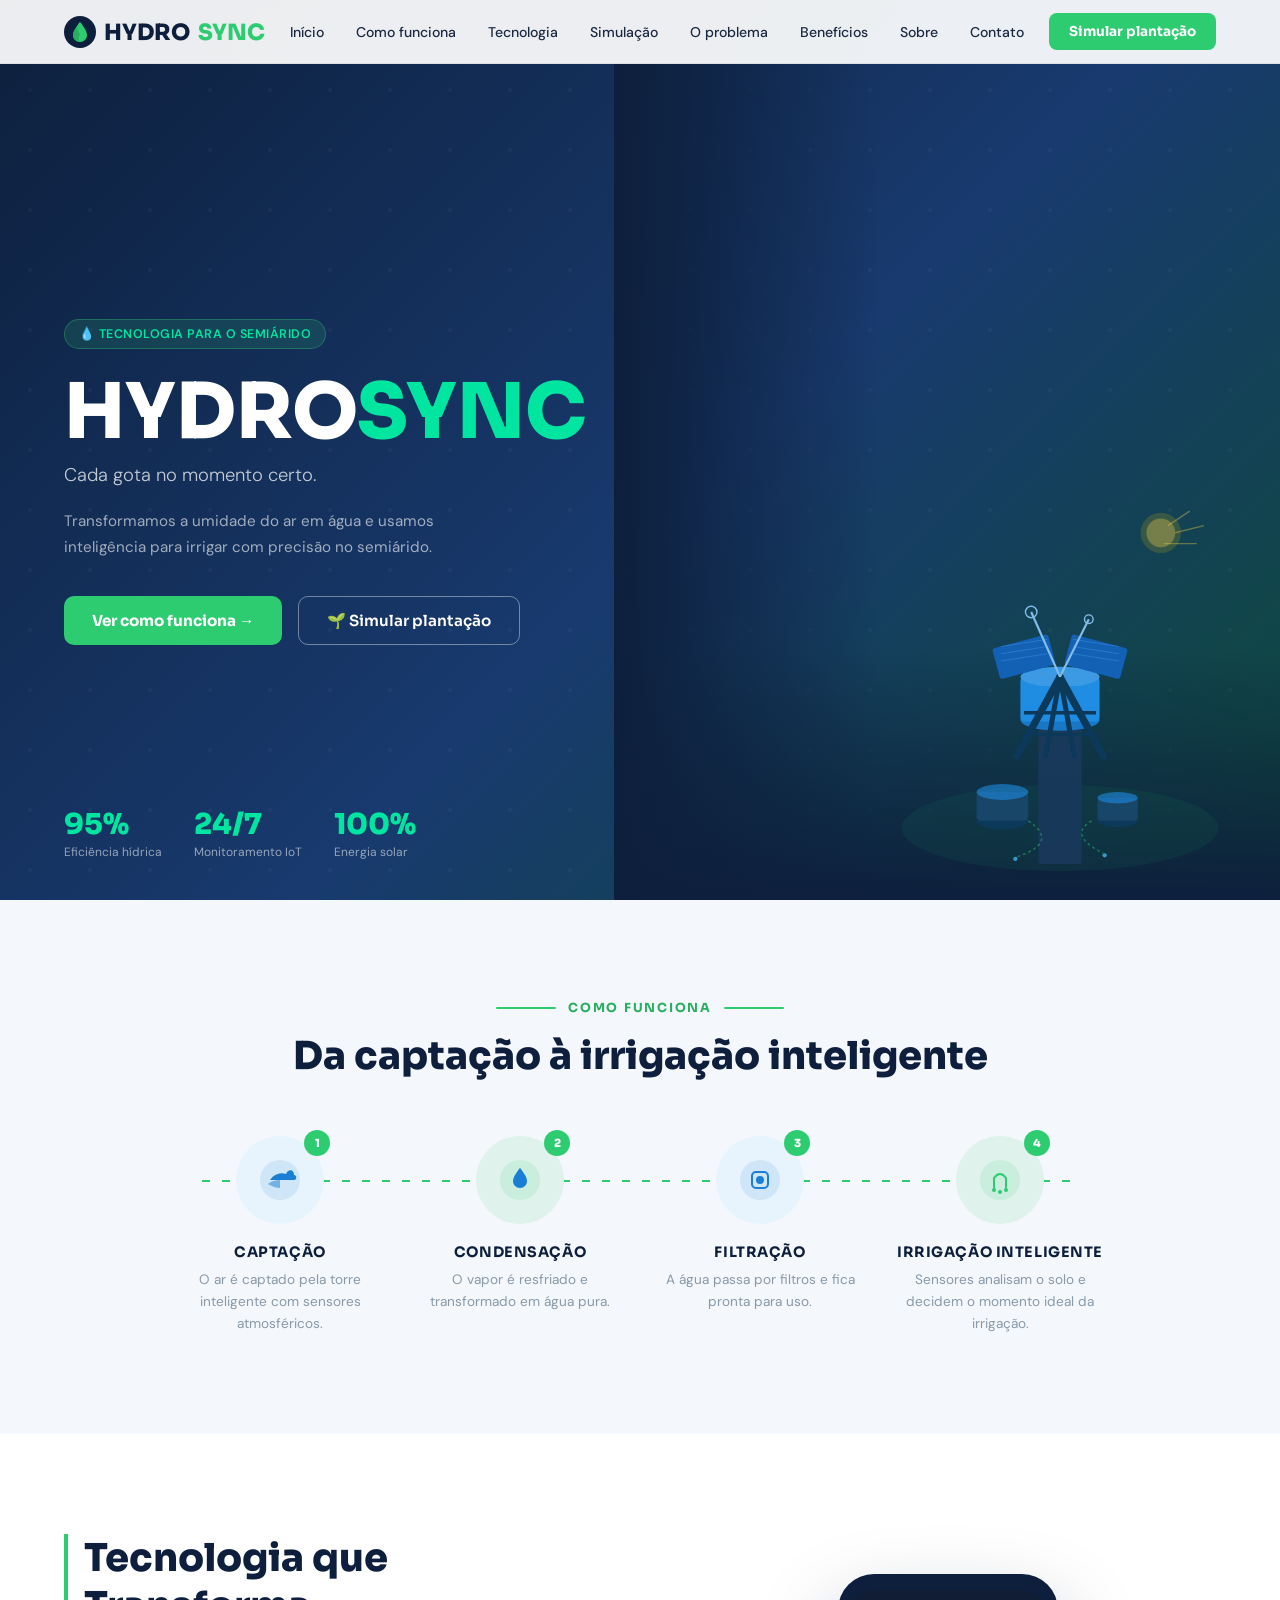
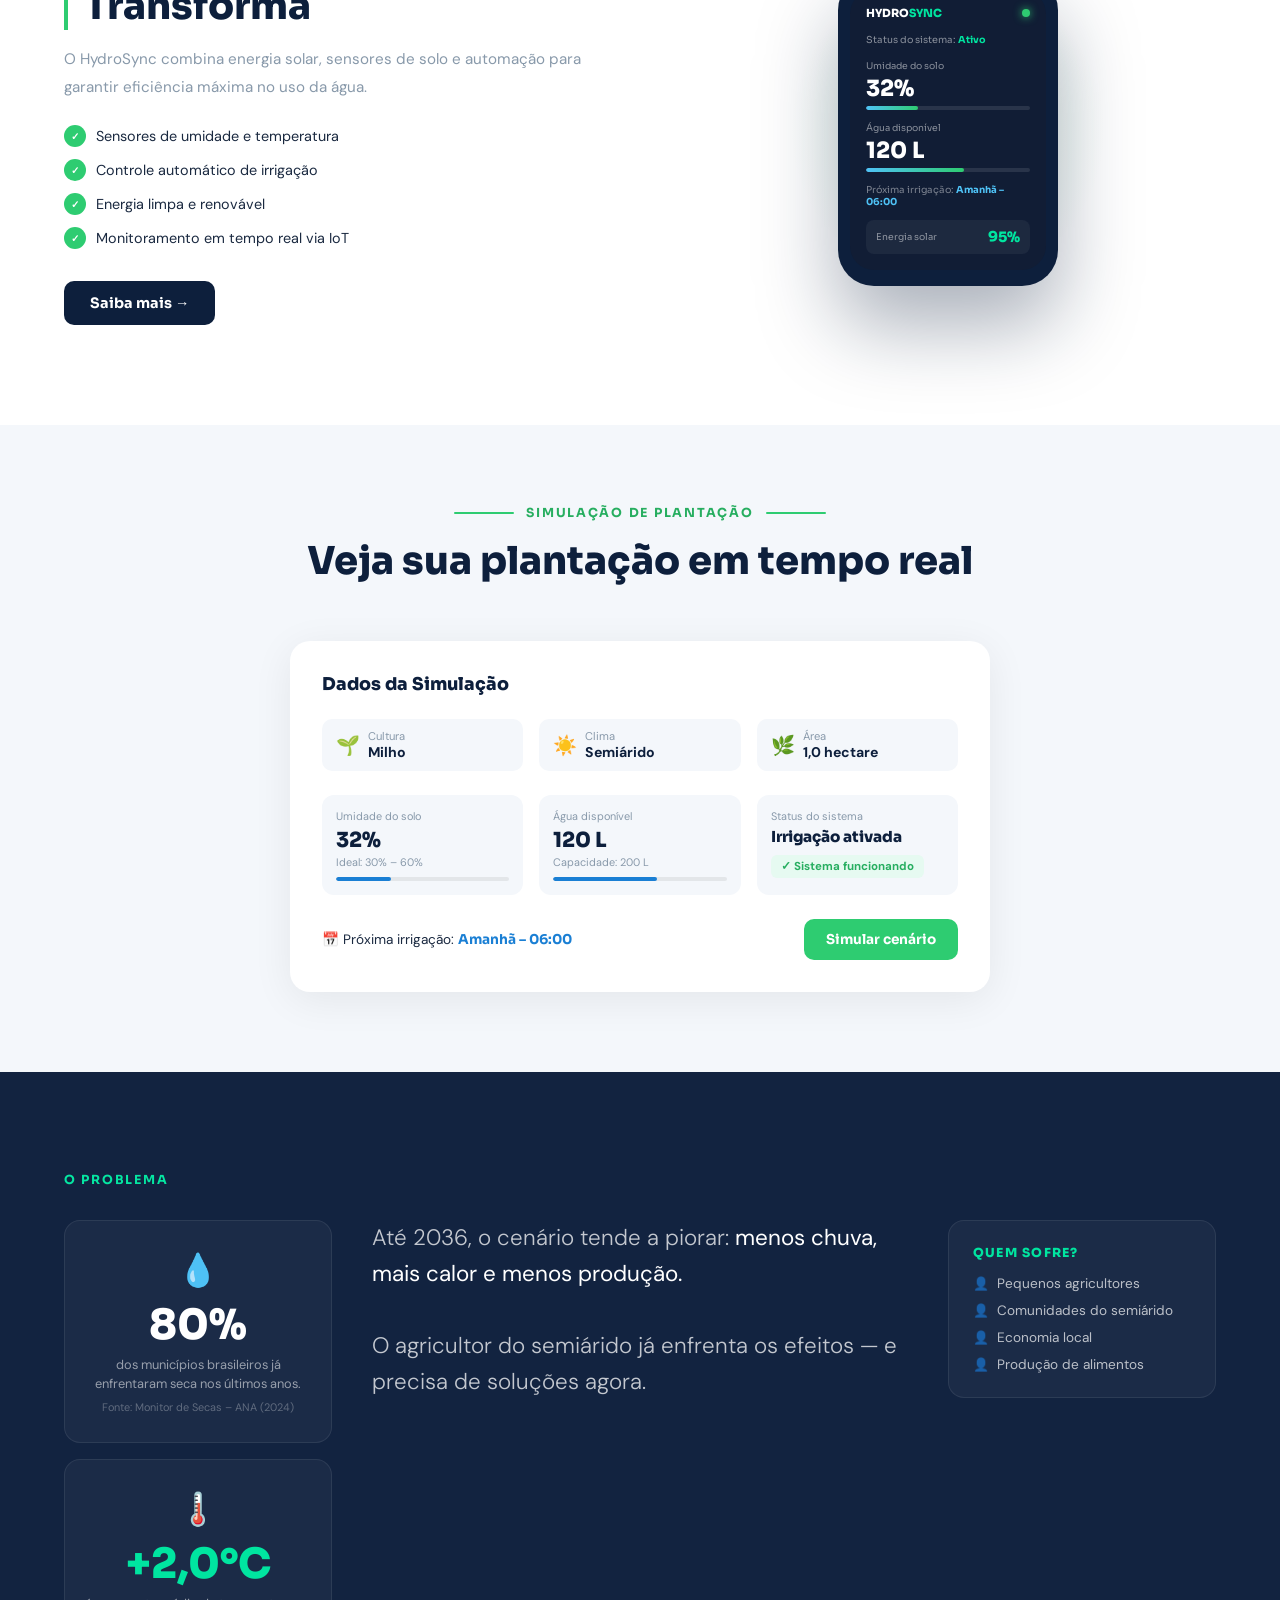
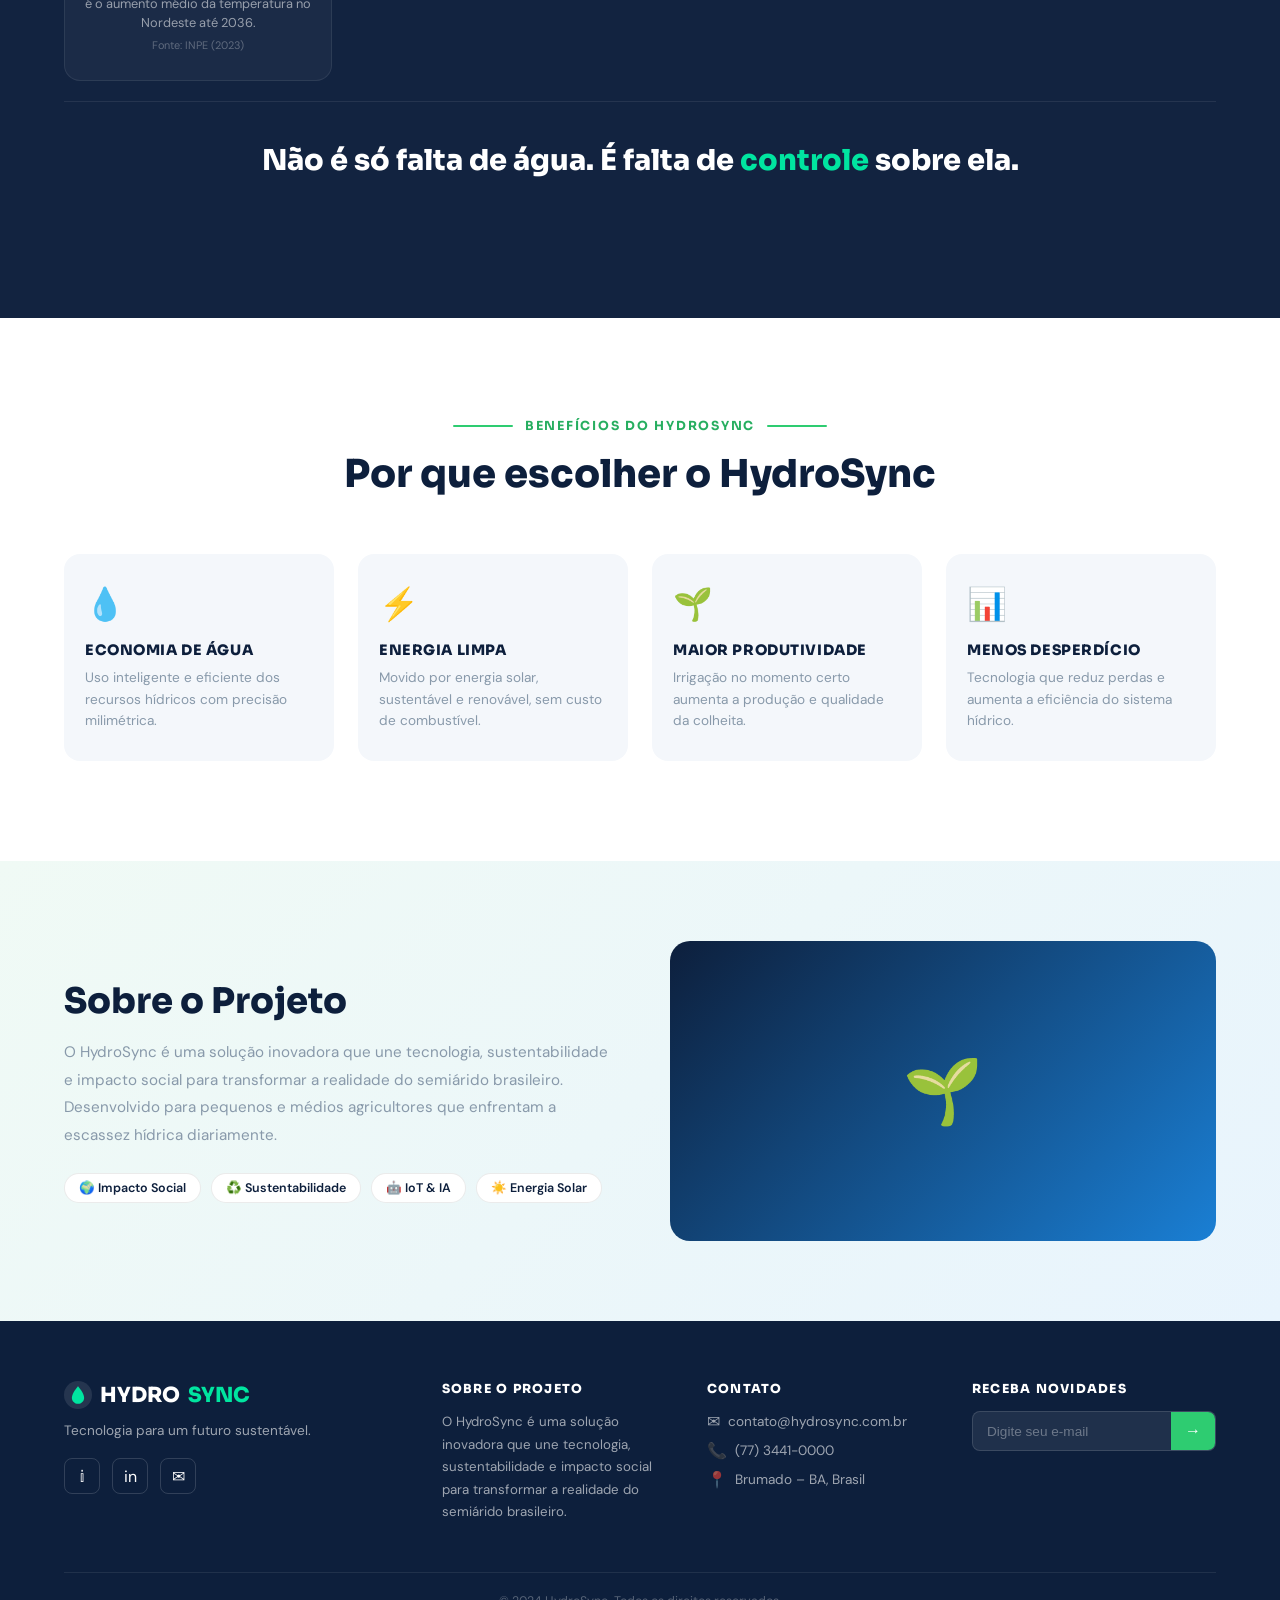
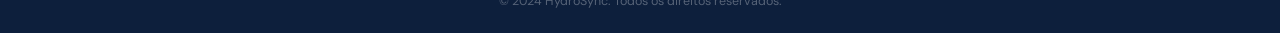
==== commit a0c325a5: "atualizando layout da página" ====
--- a/index.html
+++ b/index.html
@@ -5,7 +5,7 @@
 <meta name="viewport" content="width=device-width, initial-scale=1.0">
 <title>HydroSync – Cada gota no momento certo</title>
 <link href="https://fonts.googleapis.com/css2?family=Sora:wght@300;400;600;700;800&family=DM+Sans:ital,wght@0,300;0,400;0,500;1,300&display=swap" rel="stylesheet">
-<link rel="stylesheet" href="style2.css">
+<link rel="stylesheet" href="style.css">
 </head>
 <body>
 
--- a/style.css
+++ b/style.css
@@ -0,0 +1,535 @@
+:root {
+    --navy: #0d1f3c;
+    --green: #2ecc71;
+    --green-dark: #27ae60;
+    --blue: #1a7fd4;
+    --blue-light: #4fc3f7;
+    --white: #ffffff;
+    --gray-light: #f4f7fb;
+    --gray: #8899aa;
+    --text: #1a2940;
+    --accent: #00e5a0;
+  }
+
+  * { margin: 0; padding: 0; box-sizing: border-box; }
+
+  html { scroll-behavior: smooth; }
+
+  body {
+    font-family: 'DM Sans', sans-serif;
+    color: var(--text);
+    background: var(--white);
+    overflow-x: hidden;
+  }
+
+  /* ===== NAV ===== */
+  nav {
+    position: fixed; top: 0; left: 0; right: 0; z-index: 100;
+    display: flex; align-items: center; justify-content: space-between;
+    padding: 0 5%;
+    height: 64px;
+    background: rgba(255,255,255,0.92);
+    backdrop-filter: blur(14px);
+    border-bottom: 1px solid rgba(0,0,0,0.06);
+    transition: box-shadow .3s;
+  }
+  nav.scrolled { box-shadow: 0 4px 24px rgba(0,0,0,0.08); }
+
+  .logo {
+    font-family: 'Sora', sans-serif;
+    font-size: 1.4rem; font-weight: 800;
+    color: var(--navy);
+    display: flex; align-items: center; gap: 8px;
+    text-decoration: none;
+  }
+  .logo span { color: var(--green); }
+  .logo-icon { width: 32px; height: 32px; }
+
+  .nav-links {
+    display: flex; gap: 2rem; list-style: none;
+  }
+  .nav-links a {
+    font-size: .88rem; font-weight: 500;
+    color: var(--text); text-decoration: none;
+    transition: color .2s;
+  }
+  .nav-links a:hover { color: var(--green-dark); }
+
+  .btn-nav {
+    background: var(--green); color: #fff;
+    border: none; border-radius: 8px;
+    padding: 10px 20px;
+    font-family: 'Sora', sans-serif; font-size: .85rem; font-weight: 700;
+    cursor: pointer; transition: background .2s, transform .15s;
+    text-decoration: none;
+  }
+  .btn-nav:hover { background: var(--green-dark); transform: translateY(-1px); }
+
+  /* ===== HERO ===== */
+  #hero {
+    min-height: 100vh;
+    background: linear-gradient(135deg, var(--navy) 0%, #183a6e 55%, #0d4a3a 100%);
+    display: flex; align-items: center;
+    padding: 64px 5% 0;
+    position: relative; overflow: hidden;
+  }
+  #hero::before {
+    content: '';
+    position: absolute; inset: 0;
+    background: url("data:image/svg+xml,%3Csvg width='60' height='60' viewBox='0 0 60 60' xmlns='http://www.w3.org/2000/svg'%3E%3Cg fill='none' fill-rule='evenodd'%3E%3Cg fill='%23ffffff' fill-opacity='0.03'%3E%3Ccircle cx='30' cy='30' r='2'/%3E%3C/g%3E%3C/g%3E%3C/svg%3E") repeat;
+  }
+  .hero-content {
+    position: relative; z-index: 2;
+    max-width: 520px;
+    animation: fadeUp .9s ease both;
+  }
+  .hero-badge {
+    display: inline-flex; align-items: center; gap: 6px;
+    background: rgba(46,204,113,.15); border: 1px solid rgba(46,204,113,.35);
+    border-radius: 100px; padding: 6px 14px;
+    font-size: .78rem; color: var(--accent); font-weight: 600;
+    margin-bottom: 1.5rem;
+    letter-spacing: .04em; text-transform: uppercase;
+  }
+  .hero-content h1 {
+    font-family: 'Sora', sans-serif;
+    font-size: clamp(2.8rem, 6vw, 4.8rem);
+    font-weight: 800; line-height: 1.04;
+    color: #fff;
+    margin-bottom: .6rem;
+  }
+  .hero-content h1 span { color: var(--accent); }
+  .hero-tagline {
+    font-size: 1.15rem; font-weight: 300; color: rgba(255,255,255,.75);
+    margin-bottom: 1.2rem; line-height: 1.5;
+  }
+  .hero-desc {
+    font-size: .95rem; color: rgba(255,255,255,.6);
+    line-height: 1.7; margin-bottom: 2.2rem; max-width: 420px;
+  }
+  .hero-btns { display: flex; gap: 1rem; flex-wrap: wrap; }
+  .btn-primary {
+    background: var(--green); color: #fff;
+    border: none; border-radius: 10px;
+    padding: 14px 28px;
+    font-family: 'Sora', sans-serif; font-size: .95rem; font-weight: 700;
+    cursor: pointer; transition: all .2s;
+    display: inline-flex; align-items: center; gap: 8px;
+    text-decoration: none;
+  }
+  .btn-primary:hover { background: var(--green-dark); transform: translateY(-2px); box-shadow: 0 8px 24px rgba(46,204,113,.35); }
+  .btn-outline {
+    background: transparent; color: #fff;
+    border: 1.5px solid rgba(255,255,255,.4); border-radius: 10px;
+    padding: 14px 28px;
+    font-family: 'Sora', sans-serif; font-size: .95rem; font-weight: 600;
+    cursor: pointer; transition: all .2s;
+    display: inline-flex; align-items: center; gap: 8px;
+    text-decoration: none;
+  }
+  .btn-outline:hover { border-color: #fff; background: rgba(255,255,255,.08); }
+
+  .hero-visual {
+    position: absolute; right: 0; bottom: 0; top: 64px;
+    width: 52%;
+    display: flex; align-items: flex-end; justify-content: center;
+    overflow: hidden;
+  }
+  .hero-visual img {
+    width: 100%; height: 100%; object-fit: cover;
+    object-position: center bottom;
+    opacity: .85;
+  }
+  .hero-visual::before {
+    content: '';
+    position: absolute; inset: 0; z-index: 1;
+    background: linear-gradient(to right, var(--navy) 0%, transparent 40%),
+                linear-gradient(to top, var(--navy) 0%, transparent 30%);
+  }
+  .hero-tower {
+    position: absolute; right: 6%; bottom: 0; z-index: 2;
+    width: 280px;
+    animation: float 6s ease-in-out infinite;
+  }
+  .hero-stats {
+    position: absolute; bottom: 2.5rem; left: 5%; z-index: 3;
+    display: flex; gap: 2rem;
+    animation: fadeUp 1.2s ease .4s both;
+  }
+  .stat { text-align: left; }
+  .stat-val {
+    font-family: 'Sora', sans-serif; font-size: 1.8rem; font-weight: 800;
+    color: var(--accent);
+  }
+  .stat-lbl { font-size: .75rem; color: rgba(255,255,255,.55); margin-top: 2px; }
+
+  /* ===== COMO FUNCIONA ===== */
+  #como-funciona {
+    background: var(--gray-light);
+    padding: 100px 5%;
+  }
+  .section-tag {
+    display: flex; align-items: center; justify-content: center; gap: 12px;
+    margin-bottom: 1rem;
+  }
+  .section-tag::before,.section-tag::after {
+    content: ''; flex: 1; max-width: 60px;
+    height: 2px; background: var(--green);
+    border-radius: 2px;
+  }
+  .section-tag span {
+    font-family: 'Sora', sans-serif;
+    font-size: .78rem; font-weight: 700; letter-spacing: .14em;
+    text-transform: uppercase; color: var(--green-dark);
+  }
+  .section-title {
+    font-family: 'Sora', sans-serif;
+    font-size: clamp(1.6rem, 3vw, 2.4rem); font-weight: 800;
+    color: var(--navy); text-align: center; margin-bottom: 3.5rem;
+  }
+
+  .steps {
+    display: flex; gap: 0; justify-content: center;
+    flex-wrap: wrap;
+    position: relative;
+  }
+  .steps::before {
+    content: '';
+    position: absolute; top: 44px; left: 12%; right: 12%;
+    height: 2px;
+    background: repeating-linear-gradient(to right, var(--green) 0, var(--green) 8px, transparent 8px, transparent 20px);
+  }
+  .step {
+    flex: 1; min-width: 180px; max-width: 240px;
+    text-align: center; padding: 0 16px;
+    position: relative;
+    opacity: 0; transform: translateY(30px);
+    transition: opacity .6s ease, transform .6s ease;
+  }
+  .step.visible { opacity: 1; transform: translateY(0); }
+  .step-icon {
+    width: 88px; height: 88px; border-radius: 50%;
+    display: flex; align-items: center; justify-content: center;
+    margin: 0 auto 1.2rem;
+    font-size: 2rem;
+    position: relative; z-index: 2;
+  }
+  .step:nth-child(1) .step-icon { background: #e8f4fd; }
+  .step:nth-child(2) .step-icon { background: #dff2ec; }
+  .step:nth-child(3) .step-icon { background: #e8f4fd; }
+  .step:nth-child(4) .step-icon { background: #dff2ec; }
+  .step-num {
+    position: absolute; top: -6px; right: -6px;
+    width: 26px; height: 26px; border-radius: 50%;
+    background: var(--green); color: #fff;
+    font-family: 'Sora', sans-serif; font-size: .7rem; font-weight: 800;
+    display: flex; align-items: center; justify-content: center;
+  }
+  .step h3 {
+    font-family: 'Sora', sans-serif; font-size: .9rem; font-weight: 700;
+    color: var(--navy); margin-bottom: .5rem; text-transform: uppercase; letter-spacing: .04em;
+  }
+  .step p { font-size: .85rem; color: var(--gray); line-height: 1.6; }
+
+  /* ===== TECNOLOGIA ===== */
+  #tecnologia {
+    padding: 100px 5%;
+    display: grid; grid-template-columns: 1fr 1fr;
+    gap: 80px; align-items: center;
+  }
+  .tech-text h2 {
+    font-family: 'Sora', sans-serif; font-size: clamp(1.6rem,3vw,2.4rem); font-weight: 800;
+    color: var(--navy); margin-bottom: 1rem;
+    border-left: 4px solid var(--green); padding-left: 16px;
+  }
+  .tech-text p { color: var(--gray); line-height: 1.8; margin-bottom: 1.5rem; font-size: .95rem; }
+  .feature-list { list-style: none; display: flex; flex-direction: column; gap: .75rem; margin-bottom: 2rem; }
+  .feature-list li {
+    display: flex; align-items: center; gap: 10px;
+    font-size: .9rem; color: var(--text);
+  }
+  .feature-list li::before {
+    content: '✓';
+    width: 22px; height: 22px; border-radius: 50%;
+    background: var(--green); color: #fff;
+    font-size: .65rem; font-weight: 800;
+    display: flex; align-items: center; justify-content: center;
+    flex-shrink: 0;
+  }
+  .btn-green {
+    background: var(--navy); color: #fff;
+    border: none; border-radius: 10px; padding: 13px 26px;
+    font-family: 'Sora', sans-serif; font-size: .9rem; font-weight: 700;
+    cursor: pointer; transition: all .2s; text-decoration: none; display: inline-block;
+  }
+  .btn-green:hover { background: var(--blue); transform: translateY(-2px); }
+
+  /* Phone mockup */
+  .phone-wrap {
+    display: flex; justify-content: center; align-items: center;
+    position: relative;
+  }
+  .phone {
+    width: 220px;
+    background: var(--navy);
+    border-radius: 36px;
+    padding: 16px 12px;
+    box-shadow: 0 40px 80px rgba(13,31,60,.35), 0 0 0 8px rgba(255,255,255,.06);
+    position: relative; z-index: 2;
+    animation: float 5s ease-in-out infinite;
+  }
+  .phone-inner {
+    background: #111d35; border-radius: 24px; overflow: hidden;
+    padding: 16px; font-family: 'Sora', sans-serif;
+  }
+  .phone-header { display: flex; align-items: center; justify-content: space-between; margin-bottom: 14px; }
+  .phone-logo { font-size: .7rem; font-weight: 800; color: #fff; }
+  .phone-logo span { color: var(--accent); }
+  .status-dot { width: 8px; height: 8px; border-radius: 50%; background: var(--green); box-shadow: 0 0 8px var(--green); }
+  .phone-status { font-size: .6rem; color: rgba(255,255,255,.5); margin-bottom: 14px; }
+  .phone-status strong { color: var(--accent); }
+  .phone-metric { margin-bottom: 12px; }
+  .metric-lbl { font-size: .58rem; color: rgba(255,255,255,.5); margin-bottom: 2px; }
+  .metric-val { font-size: 1.4rem; font-weight: 800; color: #fff; }
+  .metric-bar { height: 4px; border-radius: 4px; background: rgba(255,255,255,.1); margin-top: 4px; overflow: hidden; }
+  .metric-fill { height: 100%; border-radius: 4px; background: linear-gradient(to right, var(--blue-light), var(--green)); }
+  .phone-next { font-size: .6rem; color: rgba(255,255,255,.45); margin-top: 10px; }
+  .phone-next strong { color: var(--blue-light); }
+  .solar-row { display: flex; align-items: center; justify-content: space-between; margin-top: 12px; background: rgba(255,255,255,.05); border-radius: 8px; padding: 8px 10px; }
+  .solar-lbl { font-size: .58rem; color: rgba(255,255,255,.5); }
+  .solar-val { font-size: .9rem; font-weight: 800; color: var(--accent); }
+  .glow-ring {
+    position: absolute; top: 50%; left: 50%; transform: translate(-50%,-50%);
+    width: 320px; height: 320px; border-radius: 50%;
+    background: radial-gradient(circle, rgba(46,204,113,.12) 0%, transparent 70%);
+    z-index: 1;
+  }
+
+  /* ===== SIMULAÇÃO ===== */
+  #simulacao {
+    background: var(--gray-light); padding: 80px 5%;
+  }
+  .sim-card {
+    max-width: 700px; margin: 0 auto;
+    background: #fff; border-radius: 20px;
+    padding: 32px; box-shadow: 0 8px 40px rgba(0,0,0,.07);
+  }
+  .sim-card h3 {
+    font-family: 'Sora', sans-serif; font-size: 1.1rem; font-weight: 800;
+    color: var(--navy); margin-bottom: 1.5rem;
+  }
+  .sim-row { display: flex; gap: 16px; flex-wrap: wrap; margin-bottom: 1.5rem; }
+  .sim-chip {
+    display: flex; align-items: center; gap: 8px;
+    background: var(--gray-light); border-radius: 10px; padding: 10px 14px;
+    flex: 1; min-width: 140px;
+  }
+  .chip-icon { font-size: 1.2rem; }
+  .chip-lbl { font-size: .7rem; color: var(--gray); }
+  .chip-val { font-size: .88rem; font-weight: 700; color: var(--navy); }
+  .sim-metrics { display: grid; grid-template-columns: 1fr 1fr 1fr; gap: 16px; margin-bottom: 1.5rem; }
+  .sim-metric { background: var(--gray-light); border-radius: 12px; padding: 14px; }
+  .sim-metric .lbl { font-size: .68rem; color: var(--gray); margin-bottom: 4px; }
+  .sim-metric .val { font-family: 'Sora', sans-serif; font-size: 1.3rem; font-weight: 800; color: var(--navy); }
+  .sim-metric .sub { font-size: .68rem; color: var(--gray); margin-top: 2px; }
+  .sim-metric .bar { height: 4px; border-radius: 4px; background: rgba(0,0,0,.07); margin-top: 8px; overflow: hidden; }
+  .sim-metric .fill-blue { height: 100%; background: var(--blue); border-radius: 4px; }
+  .sim-metric .fill-green { height: 100%; background: var(--green); border-radius: 4px; }
+  .tag-active {
+    display: inline-flex; align-items: center; gap: 5px;
+    background: #e6faf1; color: var(--green-dark); border-radius: 6px;
+    font-size: .72rem; font-weight: 700; padding: 4px 10px;
+  }
+  .sim-footer { display: flex; align-items: center; justify-content: space-between; flex-wrap: wrap; gap: 12px; }
+  .next-irr { font-size: .85rem; color: var(--text); }
+  .next-irr strong { color: var(--blue); font-family: 'Sora', sans-serif; }
+
+  /* ===== O PROBLEMA ===== */
+  #problema {
+    background: var(--navy);
+    padding: 100px 5%;
+    position: relative; overflow: hidden;
+  }
+  #problema::before {
+    content: '';
+    position: absolute; inset: 0;
+    background: url("data:image/svg+xml,%3Csvg width='80' height='80' viewBox='0 0 80 80' xmlns='http://www.w3.org/2000/svg'%3E%3Cg fill='none' fill-rule='evenodd'%3E%3Cg fill='%23ffffff' fill-opacity='0.02'%3E%3Cpath d='M0 0h80v80H0z'/%3E%3C/g%3E%3C/g%3E%3C/svg%3E");
+  }
+  .problema-header {
+    font-family: 'Sora', sans-serif; font-size: .78rem; font-weight: 700;
+    letter-spacing: .14em; text-transform: uppercase; color: var(--accent);
+    margin-bottom: 2rem;
+  }
+  .problema-grid {
+    display: grid; grid-template-columns: 1fr 2fr 1fr; gap: 40px;
+    align-items: start; position: relative; z-index: 1;
+  }
+  .prob-stat-big {
+    text-align: center;
+    background: rgba(255,255,255,.04); border: 1px solid rgba(255,255,255,.08);
+    border-radius: 16px; padding: 28px 16px;
+  }
+  .prob-stat-icon { font-size: 2rem; margin-bottom: 8px; }
+  .prob-stat-val {
+    font-family: 'Sora', sans-serif; font-size: 2.6rem; font-weight: 800;
+    color: #fff; margin-bottom: 4px;
+  }
+  .prob-stat-val.accent { color: var(--accent); }
+  .prob-stat-desc { font-size: .8rem; color: rgba(255,255,255,.55); line-height: 1.5; }
+  .prob-stat-source { font-size: .68rem; color: rgba(255,255,255,.3); margin-top: 6px; }
+  .prob-center { display: flex; flex-direction: column; gap: 16px; }
+  .prob-center-text {
+    font-size: 1.4rem; line-height: 1.6; color: rgba(255,255,255,.75);
+    font-weight: 300;
+  }
+  .prob-center-hl { color: #fff; font-weight: 400; }
+  .prob-big-quote {
+    font-family: 'Sora', sans-serif; font-size: clamp(1.2rem, 2.5vw, 1.8rem);
+    font-weight: 800; color: #fff; text-align: center;
+    padding: 40px 5%; border-top: 1px solid rgba(255,255,255,.08);
+    margin-top: 20px; position: relative; z-index: 1;
+  }
+  .prob-big-quote span { color: var(--accent); }
+  .prob-quem {
+    background: rgba(255,255,255,.04); border: 1px solid rgba(255,255,255,.08);
+    border-radius: 16px; padding: 24px;
+  }
+  .prob-quem h4 {
+    font-family: 'Sora', sans-serif; font-size: .78rem; font-weight: 800;
+    letter-spacing: .1em; text-transform: uppercase; color: var(--accent);
+    margin-bottom: 14px;
+  }
+  .quem-list { list-style: none; display: flex; flex-direction: column; gap: 10px; }
+  .quem-list li { font-size: .85rem; color: rgba(255,255,255,.7); display: flex; align-items: center; gap: 8px; }
+  .quem-list li::before { content: '👤'; font-size: .8rem; }
+
+  /* ===== BENEFÍCIOS ===== */
+  #beneficios { padding: 100px 5%; }
+  .beneficios-grid {
+    display: grid; grid-template-columns: repeat(4, 1fr); gap: 24px;
+  }
+  .ben-card {
+    background: var(--gray-light); border-radius: 16px; padding: 28px 20px;
+    transition: transform .25s, box-shadow .25s;
+    border: 1.5px solid transparent;
+  }
+  .ben-card:hover {
+    transform: translateY(-6px);
+    box-shadow: 0 12px 40px rgba(0,0,0,.09);
+    border-color: rgba(46,204,113,.25);
+  }
+  .ben-icon { font-size: 2rem; margin-bottom: 1rem; }
+  .ben-card h3 {
+    font-family: 'Sora', sans-serif; font-size: .9rem; font-weight: 800;
+    color: var(--navy); margin-bottom: .5rem; text-transform: uppercase; letter-spacing: .04em;
+  }
+  .ben-card p { font-size: .85rem; color: var(--gray); line-height: 1.6; }
+
+  /* ===== SOBRE ===== */
+  #sobre {
+    background: linear-gradient(135deg, #f0faf5 0%, #e8f4fd 100%);
+    padding: 80px 5%;
+    display: grid; grid-template-columns: 1fr 1fr; gap: 60px; align-items: center;
+  }
+  .sobre-text h2 {
+    font-family: 'Sora', sans-serif; font-size: clamp(1.5rem,3vw,2.2rem); font-weight: 800;
+    color: var(--navy); margin-bottom: 1rem;
+  }
+  .sobre-text p { color: var(--gray); line-height: 1.8; font-size: .95rem; }
+  .sobre-tags { display: flex; flex-wrap: wrap; gap: 10px; margin-top: 1.5rem; }
+  .tag {
+    background: #fff; border: 1px solid rgba(0,0,0,.08);
+    border-radius: 100px; padding: 6px 14px;
+    font-size: .78rem; font-weight: 600; color: var(--navy);
+  }
+  .sobre-img {
+    border-radius: 20px; overflow: hidden;
+    background: linear-gradient(135deg, var(--navy), #1a7fd4);
+    height: 300px; display: flex; align-items: center; justify-content: center;
+    font-size: 4rem;
+  }
+
+  /* ===== FOOTER ===== */
+  footer {
+    background: var(--navy); color: rgba(255,255,255,.6);
+    padding: 60px 5% 24px;
+  }
+  .footer-grid {
+    display: grid; grid-template-columns: 1.5fr 1fr 1fr 1fr;
+    gap: 40px; margin-bottom: 48px;
+  }
+  .footer-logo {
+    font-family: 'Sora', sans-serif; font-size: 1.3rem; font-weight: 800;
+    color: #fff; margin-bottom: 10px; display: flex; align-items: center; gap: 8px;
+  }
+  .footer-logo span { color: var(--accent); }
+  .footer-desc { font-size: .85rem; line-height: 1.7; margin-bottom: 16px; }
+  .social-row { display: flex; gap: 12px; }
+  .soc {
+    width: 36px; height: 36px; border-radius: 8px;
+    border: 1px solid rgba(255,255,255,.15);
+    display: flex; align-items: center; justify-content: center;
+    font-size: 1rem; cursor: pointer; transition: all .2s; color: #fff; text-decoration: none;
+  }
+  .soc:hover { background: rgba(255,255,255,.1); border-color: rgba(255,255,255,.4); }
+  .footer-col h4 {
+    font-family: 'Sora', sans-serif; font-size: .78rem; font-weight: 800;
+    letter-spacing: .1em; text-transform: uppercase; color: #fff;
+    margin-bottom: 14px;
+  }
+  .footer-col ul { list-style: none; display: flex; flex-direction: column; gap: 8px; }
+  .footer-col ul li { font-size: .85rem; }
+  .footer-col ul li a { color: rgba(255,255,255,.55); text-decoration: none; transition: color .2s; }
+  .footer-col ul li a:hover { color: var(--accent); }
+  .contact-item { display: flex; align-items: center; gap: 8px; font-size: .85rem; margin-bottom: 8px; }
+  .contact-item span { font-size: 1rem; }
+  .newsletter { margin-top: 8px; }
+  .newsletter-row {
+    display: flex; gap: 0;
+    background: rgba(255,255,255,.08); border-radius: 8px; overflow: hidden;
+    border: 1px solid rgba(255,255,255,.12);
+  }
+  .newsletter-row input {
+    flex: 1; background: transparent; border: none; outline: none;
+    padding: 10px 14px; font-size: .85rem; color: #fff;
+  }
+  .newsletter-row input::placeholder { color: rgba(255,255,255,.35); }
+  .newsletter-row button {
+    background: var(--green); border: none; color: #fff;
+    padding: 10px 14px; cursor: pointer; transition: background .2s; font-size: 1rem;
+  }
+  .newsletter-row button:hover { background: var(--green-dark); }
+  .footer-bottom {
+    border-top: 1px solid rgba(255,255,255,.08);
+    padding-top: 20px; text-align: center;
+    font-size: .78rem; color: rgba(255,255,255,.3);
+  }
+
+  /* ===== ANIMATIONS ===== */
+  @keyframes fadeUp {
+    from { opacity: 0; transform: translateY(40px); }
+    to { opacity: 1; transform: translateY(0); }
+  }
+  @keyframes float {
+    0%, 100% { transform: translateY(0); }
+    50% { transform: translateY(-14px); }
+  }
+
+  /* ===== RESPONSIVE ===== */
+  @media (max-width: 900px) {
+    .nav-links { display: none; }
+    #tecnologia { grid-template-columns: 1fr; gap: 40px; }
+    .problema-grid { grid-template-columns: 1fr; }
+    .beneficios-grid { grid-template-columns: 1fr 1fr; }
+    #sobre { grid-template-columns: 1fr; }
+    .footer-grid { grid-template-columns: 1fr 1fr; }
+    .hero-visual { display: none; }
+    .steps::before { display: none; }
+    .sim-metrics { grid-template-columns: 1fr 1fr; }
+  }
+  @media (max-width: 600px) {
+    .beneficios-grid { grid-template-columns: 1fr; }
+    .footer-grid { grid-template-columns: 1fr; }
+    .sim-metrics { grid-template-columns: 1fr; }
+    .hero-stats { flex-direction: column; gap: 1rem; }
+  }
